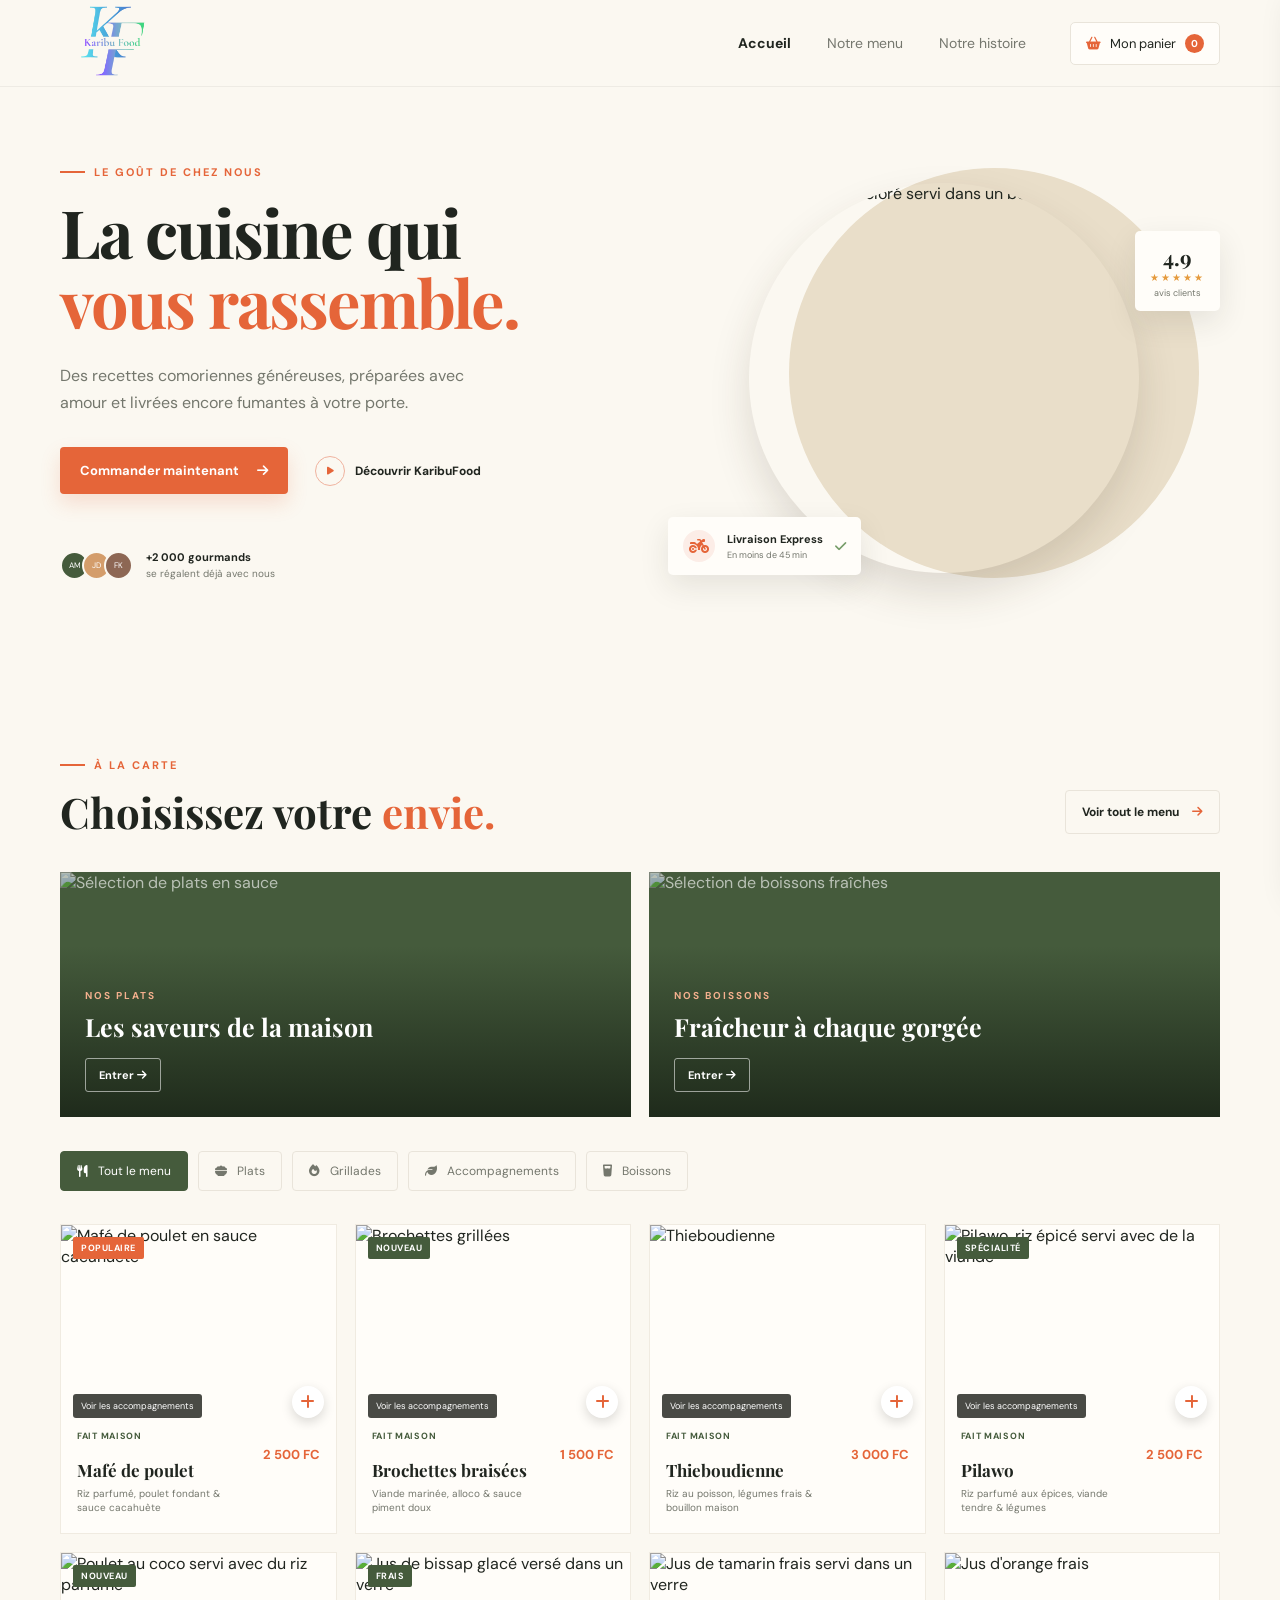
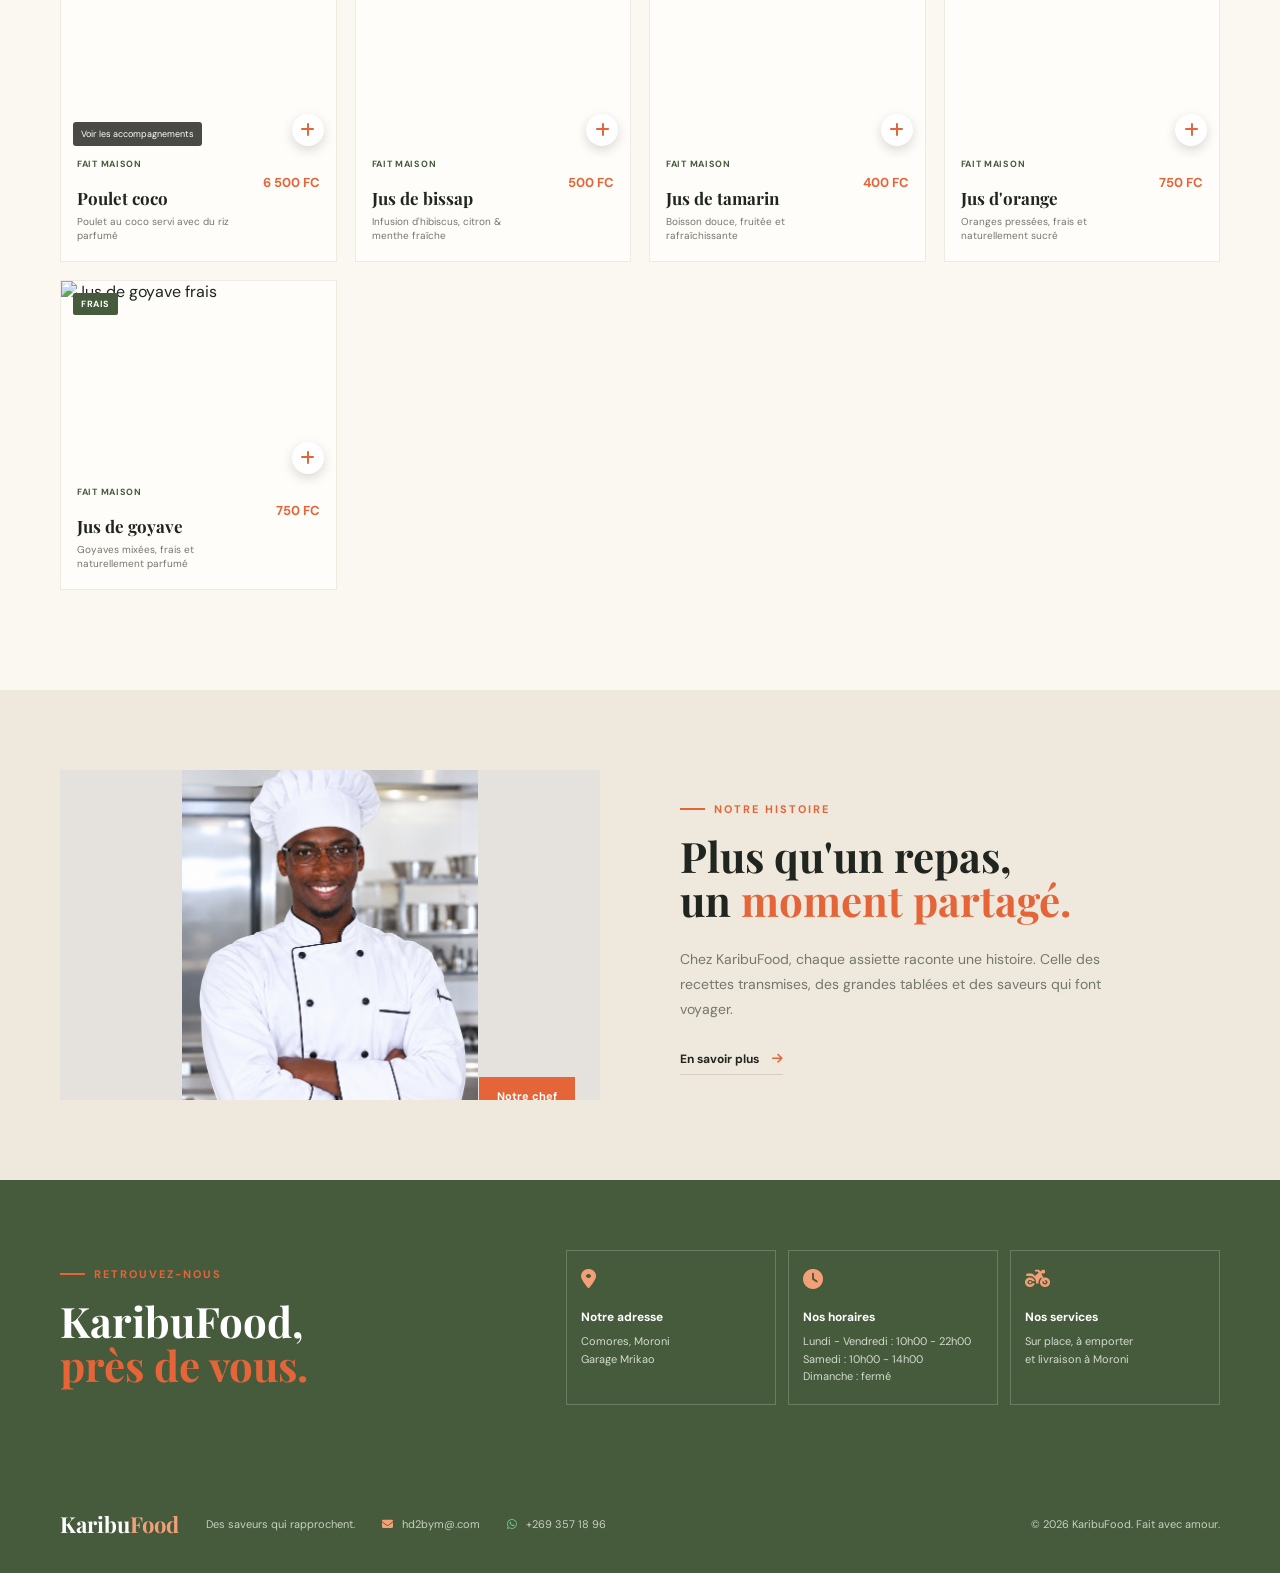
==== index.html @ 6693604b "Let customers choose accompaniments" ====
﻿<!DOCTYPE html>
<html lang="fr">
<head>
    <meta charset="UTF-8">
    <meta name="viewport" content="width=device-width, initial-scale=1.0">
    <meta name="description" content="KaribuFood, votre restaurant de cuisine africaine livrÃ© Ã  domicile.">
    <title>KaribuFood | La cuisine qui vous rassemble</title>
    <link rel="stylesheet" href="karibufood.css">
    <link rel="preconnect" href="https://fonts.googleapis.com">
    <link rel="preconnect" href="https://fonts.gstatic.com" crossorigin>
    <link href="https://fonts.googleapis.com/css2?family=DM+Sans:wght@400;500;600;700&family=Playfair+Display:wght@600;700;800&display=swap" rel="stylesheet">
    <link rel="stylesheet" href="https://cdnjs.cloudflare.com/ajax/libs/font-awesome/6.5.2/css/all.min.css">
</head>
<body>
    <header class="site-header">
        <nav class="navbar container" aria-label="Navigation principale">
            <a class="brand" href="#accueil" aria-label="KaribuFood accueil"><img src="logo image/karibufood_logo_transparent.png" alt="KaribuFood"></a>
            <div class="nav-links"><a class="active" href="#accueil">Accueil</a><a href="#menu">Notre menu</a><a href="#histoire">Notre histoire</a></div>
            <button class="cart-button" id="cartButton" type="button" aria-label="Ouvrir le panier"><i class="fa-solid fa-basket-shopping"></i><span>Mon panier</span><b id="cartCount">0</b></button>
            <button class="menu-toggle" id="menuToggle" type="button" aria-label="Ouvrir le menu"><i class="fa-solid fa-bars"></i></button>
        </nav>
    </header>
    <main>
        <section class="hero" id="accueil"><div class="container hero-grid"><div class="hero-copy"><p class="eyebrow"><span></span> Le goÃ»t de chez nous</p><h1>La cuisine qui <em>vous rassemble.</em></h1><p class="hero-text">Des recettes comoriennes gÃ©nÃ©reuses, prÃ©parÃ©es avec amour et livrÃ©es encore fumantes Ã  votre porte.</p><div class="hero-actions"><a class="primary-button" href="#menu">Commander maintenant <i class="fa-solid fa-arrow-right"></i></a><a class="play-link" href="#histoire"><span><i class="fa-solid fa-play"></i></span> DÃ©couvrir KaribuFood</a></div><div class="hero-note"><div class="avatar-stack"><span>AM</span><span>JD</span><span>FK</span></div><p><strong>+2 000 gourmands</strong><br>se rÃ©galent dÃ©jÃ  avec nous</p></div></div><div class="hero-visual"><div class="hero-shape"></div><img src="https://images.unsplash.com/photo-1604329760661-e71dc83f8f26?auto=format&fit=crop&w=1000&q=85" alt="Plat africain colorÃ© servi dans un bol"><div class="delivery-card"><i class="fa-solid fa-motorcycle"></i><div><strong>Livraison Express</strong><small>En moins de 45 min</small></div><i class="fa-solid fa-check"></i></div><div class="rating-card"><strong>4.9</strong><span>â˜…â˜…â˜…â˜…â˜…</span><small>avis clients</small></div></div></div></section>
        <section class="menu-section container" id="menu"><div class="section-heading"><div><p class="eyebrow"><span></span> Ã€ la carte</p><h2>Choisissez votre <em>envie.</em></h2></div><a class="outline-button" href="#menu">Voir tout le menu <i class="fa-solid fa-arrow-right"></i></a></div><div class="menu-collections"><article class="collection-card"><img src="https://images.unsplash.com/photo-1547592180-85f173990554?auto=format&fit=crop&w=900&q=85" alt="SÃ©lection de plats en sauce"><div><p>Nos plats</p><h3>Les saveurs de la maison</h3><button class="collection-button" data-view-category="plats" type="button">Entrer <i class="fa-solid fa-arrow-right"></i></button></div></article><article class="collection-card"><img src="https://images.unsplash.com/photo-1544145945-f90425340c7e?auto=format&fit=crop&w=900&q=85" alt="SÃ©lection de boissons fraÃ®ches"><div><p>Nos boissons</p><h3>FraÃ®cheur Ã  chaque gorgÃ©e</h3><button class="collection-button" data-view-category="boissons" type="button">Entrer <i class="fa-solid fa-arrow-right"></i></button></div></article></div><div class="categories" role="tablist" aria-label="CatÃ©gories du menu"><button class="category active" data-category="all" type="button"><i class="fa-solid fa-utensils"></i> Tout le menu</button><button class="category" data-category="plats" type="button"><i class="fa-solid fa-bowl-food"></i> Plats</button><button class="category" data-category="grillades" type="button"><i class="fa-solid fa-fire"></i> Grillades</button><button class="category" data-category="accompagnements" type="button"><i class="fa-solid fa-leaf"></i> Accompagnements</button><button class="category" data-category="boissons" type="button"><i class="fa-solid fa-glass-water"></i> Boissons</button></div><div class="food-grid" id="foodGrid">
            <article class="food-card" data-category="plats" data-name="MafÃ© de poulet" data-price="2500" data-accompagnements="Riz parfumÃ©|Poulet|Sauce cacahuÃ¨te|Carotte|Oignon"><div class="food-image"><img src="https://i.pinimg.com/736x/01/c2/eb/01c2eb4a02ba7c82f699e6c225001c4b.jpg" alt="MafÃ© de poulet en sauce cacahuÃ¨te"><span class="popular">Populaire</span><button class="quick-add" type="button" aria-label="Ajouter MafÃ© de poulet"><i class="fa-solid fa-plus"></i></button></div><div class="food-info"><div><h3>MafÃ© de poulet</h3><p>Riz parfumÃ©, poulet fondant & sauce cacahuÃ¨te</p></div><strong>2 500 FC</strong></div></article>
            <article class="food-card" data-category="grillades" data-name="Brochettes braisÃ©es" data-price="1500" data-accompagnements="Alloco|Sauce piment doux|Salade verte|Tomate|Oignon"><div class="food-image"><img src="https://i.pinimg.com/736x/81/b2/e4/81b2e460fadc8dfc91b038dc1888daf3.jpg" alt="Brochettes grillÃ©es"><span class="new">Nouveau</span><button class="quick-add" type="button" aria-label="Ajouter Brochettes braisÃ©es"><i class="fa-solid fa-plus"></i></button></div><div class="food-info"><div><h3>Brochettes braisÃ©es</h3><p>Viande marinÃ©e, alloco & sauce piment doux</p></div><strong>1 500 FC</strong></div></article>
            <article class="food-card" data-category="plats" data-name="Thieboudienne" data-price="3000" data-accompagnements="Riz|Poisson|LÃ©gumes frais|Bouillon maison|Tomate"><div class="food-image"><img src="https://images.unsplash.com/photo-1512058564366-18510be2db19?auto=format&fit=crop&w=700&q=85" alt="Thieboudienne"><button class="quick-add" type="button" aria-label="Ajouter Thieboudienne"><i class="fa-solid fa-plus"></i></button></div><div class="food-info"><div><h3>Thieboudienne</h3><p>Riz au poisson, lÃ©gumes frais & bouillon maison</p></div><strong>3 000 FC</strong></div></article>
            <article class="food-card" data-category="plats" data-name="Pilawo" data-price="2500" data-accompagnements="Riz Ã©picÃ©|Viande tendre|LÃ©gumes|Pois chiches|Sauce"><div class="food-image"><img src="https://i.pinimg.com/736x/68/ee/72/68ee72167436bbbc3c39f2d43cd04813.jpg" alt="Pilawo, riz Ã©picÃ© servi avec de la viande"><span class="new">SpÃ©cialitÃ©</span><button class="quick-add" type="button" aria-label="Ajouter Pilawo"><i class="fa-solid fa-plus"></i></button></div><div class="food-info"><div><h3>Pilawo</h3><p>Riz parfumÃ© aux Ã©pices, viande tendre & lÃ©gumes</p></div><strong>2 500 FC</strong></div></article>
            <article class="food-card" data-category="plats" data-name="Poulet coco" data-price="6500" data-accompagnements="Poulet|Riz parfumÃ©|Lait de coco|Carotte|Poivron"><div class="food-image"><img src="https://i.pinimg.com/736x/cd/e4/d1/cde4d16fb7b32b44b46d7a830b1a52b8.jpg" alt="Poulet au coco servi avec du riz parfumÃ©"><span class="new">Nouveau</span><button class="quick-add" type="button" aria-label="Ajouter Poulet coco"><i class="fa-solid fa-plus"></i></button></div><div class="food-info"><div><h3>Poulet coco</h3><p>Poulet au coco servi avec du riz parfumÃ©</p></div><strong>6 500 FC</strong></div></article>
            <article class="food-card" data-category="boissons" data-name="Jus de bissap" data-price="500"><div class="food-image"><img src="https://i.pinimg.com/736x/52/3e/ba/523eba1c9d68905fcc870c35cdce271d.jpg" alt="Jus de bissap glacÃ© versÃ© dans un verre"><span class="new">Frais</span><button class="quick-add" type="button" aria-label="Ajouter Jus de bissap"><i class="fa-solid fa-plus"></i></button></div><div class="food-info"><div><h3>Jus de bissap</h3><p>Infusion d'hibiscus, citron & menthe fraÃ®che</p></div><strong>500 FC</strong></div></article>
            <article class="food-card" data-category="boissons" data-name="Jus de tamarin" data-price="400"><div class="food-image"><img src="https://i.pinimg.com/736x/dc/6e/f4/dc6ef4f5f45bc2360cb7c2aab0825589.jpg" alt="Jus de tamarin frais servi dans un verre"><button class="quick-add" type="button" aria-label="Ajouter Jus de tamarin"><i class="fa-solid fa-plus"></i></button></div><div class="food-info"><div><h3>Jus de tamarin</h3><p>Boisson douce, fruitÃ©e et rafraÃ®chissante</p></div><strong>400 FC</strong></div></article>
            <article class="food-card" data-category="boissons" data-name="Jus d'orange" data-price="750"><div class="food-image"><img src="https://images.unsplash.com/photo-1600271886742-f049cd451bba?auto=format&fit=crop&w=700&q=85" alt="Jus d'orange frais"><button class="quick-add" type="button" aria-label="Ajouter Jus d'orange"><i class="fa-solid fa-plus"></i></button></div><div class="food-info"><div><h3>Jus d'orange</h3><p>Oranges pressÃ©es, frais et naturellement sucrÃ©</p></div><strong>750 FC</strong></div></article>
            <article class="food-card" data-category="boissons" data-name="Jus de goyave" data-price="750"><div class="food-image"><img src="https://i.pinimg.com/736x/df/b5/95/dfb595bc59ea06f942e2a136dc62aecb.jpg" alt="Jus de goyave frais"><span class="new">Frais</span><button class="quick-add" type="button" aria-label="Ajouter Jus de goyave"><i class="fa-solid fa-plus"></i></button></div><div class="food-info"><div><h3>Jus de goyave</h3><p>Goyaves mixÃ©es, frais et naturellement parfumÃ©</p></div><strong>750 FC</strong></div></article>
        </div></section>
        <section class="story" id="histoire"><div class="container story-grid"><div class="story-image"><img src="5f4ec64f-b75d-4c88-a7b0-e75ed07fa10e.png" alt="Chef KaribuFood dans sa cuisine"><span>Notre chef</span></div><div class="story-copy"><p class="eyebrow"><span></span> Notre histoire</p><h2>Plus qu'un repas,<br>un <em>moment partagÃ©.</em></h2><p>Chez KaribuFood, chaque assiette raconte une histoire. Celle des recettes transmises, des grandes tablÃ©es et des saveurs qui font voyager.</p><a class="text-link" href="#restaurant-info">En savoir plus <i class="fa-solid fa-arrow-right"></i></a></div></div></section>
        <section class="restaurant-info" id="restaurant-info"><div class="container info-grid"><div><p class="eyebrow"><span></span> Retrouvez-nous</p><h2>KaribuFood,<br><em>prÃ¨s de vous.</em></h2></div><div class="info-options"><div class="info-option"><i class="fa-solid fa-location-dot"></i><div><strong>Notre adresse</strong><p>Comores, Moroni<br>Garage Mrikao</p></div></div><div class="info-option"><i class="fa-solid fa-clock"></i><div><strong>Nos horaires</strong><p>Lundi - Dimanche<br>10h00 - 22h00</p></div></div><div class="info-option"><i class="fa-solid fa-motorcycle"></i><div><strong>Nos services</strong><p>Sur place, Ã  emporter<br>et livraison Ã  Moroni</p></div></div></div></div></section>
    </main>
    <aside class="cart-drawer" id="cartDrawer" aria-label="Votre panier" aria-hidden="true"><div class="drawer-head"><div><p class="eyebrow"><span></span> Votre commande</p><h2>Mon panier</h2></div><button id="closeCart" type="button" aria-label="Fermer le panier"><i class="fa-solid fa-xmark"></i></button></div><div class="cart-items" id="cartItems"><div class="empty-cart"><i class="fa-solid fa-basket-shopping"></i><p>Votre panier est vide.</p><small>Ajoutez un plat pour commencer.</small></div></div><div class="cart-footer"><div class="total-row"><span>Sous-total</span><strong id="cartTotal">0 FC</strong></div><button class="primary-button checkout" id="checkoutButton" type="button">Passer la commande <i class="fa-solid fa-arrow-right"></i></button></div></aside><div class="overlay" id="overlay"></div>
    <section class="dish-modal" id="dishModal" aria-hidden="true" aria-labelledby="dishModalTitle"><div class="dish-modal-box"><button class="dish-modal-close" id="closeDishModal" type="button" aria-label="Fermer les accompagnements"><i class="fa-solid fa-xmark"></i></button><div class="dish-modal-head"><p class="eyebrow"><span></span> Accompagnements</p><h2 id="dishModalTitle">Nom du plat</h2></div><ul id="dishModalList" class="dish-modal-list"></ul></div></section><section class="payment-modal" id="paymentModal" aria-hidden="true" aria-labelledby="paymentTitle"><div class="payment-box"><div class="payment-head"><div><p class="eyebrow"><span></span> Paiement sÃ©curisÃ©</p><h2 id="paymentTitle">Finalisez votre commande</h2></div><button id="closePayment" type="button" aria-label="Fermer le paiement"><i class="fa-solid fa-xmark"></i></button></div><div class="payment-total"><span>Total Ã  payer</span><strong id="paymentTotal">0 FC</strong></div><div class="payment-methods"><button class="payment-method active" data-method="card" type="button"><i class="fa-regular fa-credit-card"></i><span>Carte bancaire<small>Visa, Mastercard</small></span><i class="fa-solid fa-check"></i></button><button class="payment-method" data-method="paypal" type="button"><i class="fa-brands fa-paypal"></i><span>PayPal<small>Paiement rapide</small></span><i class="fa-solid fa-check"></i></button><button class="payment-method" data-method="mobile" type="button"><i class="fa-solid fa-mobile-screen-button"></i><span>Mobile Money<small>Comores Telecom, Telma</small></span><i class="fa-solid fa-check"></i></button></div><form id="paymentForm"><label>Nom complet<input type="text" name="name" placeholder="Votre nom" required></label><label>Email de confirmation<input type="email" name="email" placeholder="vous@exemple.com" required></label><div class="card-fields" id="cardFields"><label>NumÃ©ro de carte<input type="text" inputmode="numeric" placeholder="0000 0000 0000 0000" minlength="16" required></label><div class="form-row"><label>Expiration<input type="text" placeholder="MM/AA" required></label><label>CVV<input type="text" inputmode="numeric" placeholder="123" minlength="3" required></label></div></div><div class="mobile-fields" id="mobileFields"><label>NumÃ©ro Mobile Money<input type="tel" inputmode="tel" placeholder="+269 3X XX XX XX"></label></div><button class="primary-button payment-submit" type="submit">Confirmer et payer <i class="fa-solid fa-lock"></i></button><p class="secure-note"><i class="fa-solid fa-shield-halved"></i> Vos informations sont protÃ©gÃ©es.</p></form><div class="payment-success" id="paymentSuccess"><i class="fa-solid fa-circle-check"></i><h3>Commande confirmÃ©e !</h3><p>Merci pour votre commande. Vous recevrez bientÃ´t la confirmation par email.</p><button class="primary-button" id="finishPayment" type="button">Continuer</button></div></div></section>
    <footer><div class="container footer-inner"><strong>Karibu<span>Food</span></strong><p>Des saveurs qui rapprochent.</p><a class="footer-email" href="mailto:hd2bym@.com"><i class="fa-solid fa-envelope"></i> hd2bym@.com</a><a class="footer-whatsapp" href="https://wa.me/2693571896" target="_blank" rel="noopener"><i class="fa-brands fa-whatsapp"></i> +269 357 18 96</a><small>Â© 2026 KaribuFood. Fait avec amour.</small></div></footer>
    <script src="karibufood.js?v=select-accompaniments"></script>
</body>
</html>
---- karibufood.css ----
:root{--ink:#20251f;--muted:#74776d;--cream:#fbf8f1;--paper:#fffdf9;--orange:#e56539;--green:#455b3c;--line:#e9e4da}
 *{box-sizing:border-box}
 html{scroll-behavior:smooth}
 body{margin:0;background:var(--cream);color:var(--ink);font-family:'DM Sans',sans-serif}
 a{text-decoration:none;color:inherit}
 button{font:inherit;cursor:pointer}
 .container{width:min(1160px,calc(100% - 48px));margin:auto}
 .site-header{background:var(--cream);border-bottom:1px solid rgba(32,37,31,.06)}
 .navbar{height:86px;display:flex;align-items:center;justify-content:space-between}
 .brand img{width:130px;height:auto;display:block;filter:saturate(1.12) contrast(1.08)}
 .nav-links{display:flex;gap:36px;align-items:center;margin-left:auto;margin-right:44px}
 .nav-links a{font-size:14px;color:#75776e;transition:.2s}
 .nav-links a:hover,.nav-links a.active{color:var(--ink);font-weight:700}
 .cart-button{border:1px solid var(--line);background:var(--paper);border-radius:5px;padding:11px 15px;display:flex;align-items:center;gap:9px;color:var(--ink);font-size:13px}
 .cart-button i{color:var(--orange)}
 .cart-button b{background:var(--orange);color:#fff;border-radius:50%;font-size:10px;min-width:19px;height:19px;display:grid;place-items:center}
 .menu-toggle{display:none;border:0;background:none;font-size:21px}
 .hero{overflow:hidden;background:var(--cream);padding:76px 0 90px}
 .hero-grid{display:grid;grid-template-columns:1fr 1fr;align-items:center;gap:55px}
 .eyebrow{color:var(--orange);font-size:11px;text-transform:uppercase;letter-spacing:2px;font-weight:700;display:flex;align-items:center;gap:9px;margin:0 0 18px}
 .eyebrow span{width:25px;height:2px;background:var(--orange);display:inline-block}
 .hero h1,h2{font-family:'Playfair Display',serif;line-height:1.05;margin:0;color:var(--ink)}
 .hero h1{font-size:clamp(48px,5.2vw,75px);max-width:540px;letter-spacing:-2px}
 .hero h1 em,h2 em{font-style:normal;color:var(--orange)}
 .hero-text{color:var(--muted);font-size:16px;line-height:1.7;max-width:430px;margin:25px 0 31px}
 .hero-actions{display:flex;align-items:center;gap:27px}
 .primary-button{background:var(--orange);color:#fff;border:0;border-radius:4px;padding:15px 20px;font-size:13px;font-weight:700;display:inline-flex;align-items:center;gap:18px;box-shadow:0 9px 20px rgba(229,101,57,.18);transition:.2s}
 .primary-button:hover{background:#c9502a;transform:translateY(-2px)}
 .play-link{font-size:12px;font-weight:700;display:flex;align-items:center;gap:10px}
 .play-link span{color:var(--orange);border:1px solid #f0b39f;width:30px;height:30px;border-radius:50%;display:grid;place-items:center;font-size:9px}
 .hero-note{margin-top:45px;display:flex;align-items:center;gap:12px}
 .avatar-stack{display:flex}
 .avatar-stack span{width:29px;height:29px;border-radius:50%;border:2px solid var(--cream);background:var(--green);color:#fff;font-size:8px;display:grid;place-items:center;margin-right:-7px}
 .avatar-stack span:nth-child(2){background:#d49d6b}
 .avatar-stack span:nth-child(3){background:#8d6754}
 .hero-note p{font-size:10px;line-height:1.5;color:var(--muted);margin-left:8px}
 .hero-note strong{color:var(--ink);font-size:11px}
 .hero-visual{position:relative;height:430px;display:flex;justify-content:center;align-items:center}
 .hero-shape{position:absolute;background:#e9dec9;width:410px;height:410px;border-radius:50%;right:21px;top:5px}
 .hero-visual>img{width:390px;height:390px;border-radius:50%;object-fit:cover;position:relative;z-index:1;box-shadow:0 20px 40px rgba(59,44,29,.15)}
 .delivery-card,.rating-card{position:absolute;z-index:2;background:var(--paper);box-shadow:0 11px 30px rgba(40,36,26,.1);border-radius:5px}
 .delivery-card{bottom:18px;left:0;display:flex;align-items:center;gap:12px;padding:13px 15px}
 .delivery-card>i:first-child{background:#fcede7;color:var(--orange);border-radius:50%;width:32px;height:32px;display:grid;place-items:center}
 .delivery-card>i:last-child{color:#759c68;font-size:13px}
 .delivery-card strong,.delivery-card small{display:block}
 .delivery-card strong{font-size:11px}
 .delivery-card small{font-size:9px;color:var(--muted);margin-top:3px}
 .rating-card{right:0;top:68px;padding:12px 15px;text-align:center}
 .rating-card strong,.rating-card span,.rating-card small{display:block}
 .rating-card strong{font-family:'Playfair Display';font-size:21px}
 .rating-card span{color:#e59a3d;font-size:10px;letter-spacing:2px}
 .rating-card small{color:var(--muted);font-size:9px;margin-top:3px}
 .menu-section{padding:75px 0 100px}
 .section-heading{display:flex;justify-content:space-between;align-items:end;margin-bottom:38px}
 .section-heading h2,.story h2{font-size:42px}
 .menu-collections{display:grid;grid-template-columns:repeat(2,1fr);gap:18px;margin-bottom:34px}
 .collection-card{height:245px;position:relative;overflow:hidden;background:var(--green);color:#fff}
 .collection-card img{width:100%;height:100%;object-fit:cover;opacity:.62;transition:.4s}
 .collection-card:hover img{transform:scale(1.06);opacity:.5}
 .collection-card>div{position:absolute;inset:0;padding:25px;display:flex;flex-direction:column;align-items:flex-start;justify-content:flex-end;background:linear-gradient(0deg,rgba(20,29,18,.78),transparent 70%)}
 .collection-card p{font-size:10px;text-transform:uppercase;letter-spacing:2px;color:#f4b08e;margin:0 0 8px;font-weight:700}
 .collection-card h3{font-family:'Playfair Display';font-size:25px;margin:0 0 15px}
 .collection-button{border:1px solid rgba(255,255,255,.55);background:transparent;color:#fff;padding:9px 13px;border-radius:3px;font-size:11px;font-weight:700}
 .collection-button:hover{background:#fff;color:var(--ink)}
 .outline-button{border:1px solid var(--line);padding:13px 16px;border-radius:4px;font-size:12px;font-weight:700}
 .outline-button i,.text-link i{color:var(--orange);margin-left:10px}
 .categories{display:flex;gap:10px;margin-bottom:30px;overflow:auto;padding-bottom:3px}
 .category{white-space:nowrap;border:1px solid var(--line);background:transparent;color:var(--muted);padding:11px 16px;border-radius:4px;font-size:12px}
 .category i{margin-right:7px}
 .category.active,.category:hover{background:var(--green);border-color:var(--green);color:#fff}
 .food-grid{display:grid;grid-template-columns:repeat(4,1fr);gap:18px}
 .food-card{background:var(--paper);border:1px solid #f0ebe1;padding-bottom:18px}
 .food-image{height:205px;position:relative;overflow:hidden}
 .food-image img{width:100%;height:100%;object-fit:cover;transition:.4s;cursor:pointer}
 .food-card[data-accompagnements] .food-image::after{content:'Voir les accompagnements';position:absolute;left:12px;bottom:12px;background:rgba(28,31,24,.8);color:#fff;padding:6px 8px;border-radius:3px;font-size:9px;pointer-events:none}
 .food-card:hover .food-image img{transform:scale(1.06)}
 .food-image span{position:absolute;top:12px;left:12px;background:var(--orange);color:#fff;padding:5px 8px;border-radius:2px;font-size:9px;text-transform:uppercase;font-weight:700;letter-spacing:.5px}
 .food-image .new{background:var(--green)}
 .quick-add{position:absolute;right:12px;bottom:12px;background:#fff;color:var(--orange);border:0;width:32px;height:32px;border-radius:50%;box-shadow:0 4px 12px rgba(0,0,0,.15);transition:.2s}
 .quick-add:hover{background:var(--orange);color:#fff}
 .food-info{padding:16px 16px 0;display:flex;justify-content:space-between;gap:8px;position:relative}
 .food-info::before{content:'Fait maison';display:inline-block;position:absolute;top:0;left:16px;color:var(--green);font-size:9px;font-weight:700;text-transform:uppercase;letter-spacing:.7px}
 .food-info>div{padding-top:13px}
 .food-info h3{font-family:'Playfair Display';font-size:17px;margin:0 0 6px}
 .food-info p{font-size:10px;color:var(--muted);line-height:1.4;margin:0;max-width:155px}
 .food-info>strong{color:var(--orange);font-size:13px;white-space:nowrap}
 .accompaniment-view{margin-top:4px}
 .accompaniment-heading{border-top:1px solid var(--line);padding-top:24px;margin-bottom:18px}
 .accompaniment-heading h3{font-family:'Playfair Display';font-size:28px;margin:6px 0}
 .accompaniment-heading>p:not(.eyebrow){color:var(--muted);font-size:12px;margin:0}
 .accompaniment-grid{display:grid;grid-template-columns:repeat(3,1fr);gap:14px}
 .accompaniment-card{border:1px solid var(--line);background:#faf7f2;padding:18px}
 .accompaniment-card h4{font-family:'Playfair Display';font-size:18px;margin:0 0 12px;color:var(--ink)}
 .accompaniment-card ul{list-style:none;padding:0;margin:0;display:grid;gap:7px}
 .accompaniment-card li{font-size:12px;color:var(--muted);display:flex;align-items:center;gap:8px}
 .accompaniment-card li::before{content:'\f00c';font-family:'Font Awesome 6 Free';font-weight:900;color:var(--orange);font-size:10px}
 .story{background:#efe8dc;padding:80px 0}
 .story-grid{display:grid;grid-template-columns:1fr 1fr;gap:80px;align-items:center}
 .story-image{position:relative;background:#e5e1dc;display:flex;justify-content:center;overflow:hidden}
 .story-image img{width:100%;height:330px;object-fit:contain;object-position:center top;display:block}
 .story-image span{position:absolute;bottom:-15px;right:25px;background:var(--orange);color:#fff;padding:12px 18px;font-size:11px;font-weight:700}
 .story-copy>p:not(.eyebrow){font-size:14px;color:var(--muted);line-height:1.8;max-width:430px;margin:25px 0}
 .text-link{font-size:12px;font-weight:700;border-bottom:1px solid #d9cdbd;padding-bottom:7px}
 .restaurant-info{background:var(--green);color:#fff;padding:70px 0}
 .info-grid{display:grid;grid-template-columns:.8fr 1.2fr;gap:70px;align-items:center}
 .restaurant-info h2{color:#fff;font-size:42px}
 .info-options{display:grid;grid-template-columns:repeat(3,1fr);gap:12px}
 .info-option{border:1px solid rgba(255,255,255,.2);padding:18px 14px;min-height:145px}
 .info-option>i{color:#f3a079;font-size:20px;margin-bottom:20px}
 .info-option strong{display:block;font-size:12px}
 .info-option p{font-size:11px;line-height:1.6;color:#d4dbce;margin:8px 0 0}
 footer{background:var(--green);color:#fff;padding:31px 0}
 .footer-inner{display:flex;align-items:center;gap:27px}
 .footer-inner strong{font-family:'Playfair Display';font-size:22px}
 .footer-inner strong span{color:#f3a079}
 .footer-inner p,.footer-inner small,.footer-email{font-size:11px;color:#c9d0c1}
 .footer-email:hover,.footer-whatsapp:hover{color:#fff}
 .footer-email i,.footer-whatsapp i{margin-right:6px}
 .footer-email i{color:#f3a079}
 .footer-whatsapp i{color:#78c98a}
 .footer-whatsapp{font-size:11px;color:#c9d0c1}
 .footer-inner small{margin-left:auto}
 .cart-drawer{position:fixed;z-index:10;right:0;top:0;height:100vh;width:min(410px,100%);background:var(--paper);padding:30px;transform:translateX(105%);transition:.3s;box-shadow:-10px 0 30px rgba(0,0,0,.1);display:flex;flex-direction:column}
 .cart-drawer.open{transform:translateX(0)}
 .drawer-head{display:flex;justify-content:space-between;align-items:start;border-bottom:1px solid var(--line);padding-bottom:22px}
 .drawer-head h2{font-size:31px}
 .drawer-head .eyebrow{margin-bottom:7px}
 .drawer-head button{border:0;background:transparent;font-size:20px;color:var(--muted)}
 .cart-items{flex:1;padding:20px 0;overflow:auto}
 .empty-cart{text-align:center;color:var(--muted);padding-top:100px}
 .empty-cart i{font-size:35px;color:#ddcfc0;margin-bottom:18px}
 .empty-cart p{color:var(--ink);font-weight:700;margin:0 0 5px}
 .empty-cart small{font-size:11px}
 .cart-item{display:flex;align-items:center;justify-content:space-between;border-bottom:1px solid var(--line);padding:15px 0}
 .cart-item strong,.cart-item small{display:block}
 .cart-item strong{font-size:13px}
 .cart-item small{font-size:11px;color:var(--orange);margin-top:5px}
 .cart-item button{border:0;background:none;color:#a8a59d}
 .cart-footer{border-top:1px solid var(--line);padding-top:20px}
 .total-row{display:flex;justify-content:space-between;margin-bottom:18px;font-size:14px}
 .total-row strong{font-size:18px}
 .checkout{width:100%;justify-content:center}
 .overlay{position:fixed;z-index:9;inset:0;background:rgba(28,31,24,.45);opacity:0;pointer-events:none;transition:.3s}
 .overlay.visible{opacity:1;pointer-events:auto}
 .dish-modal{position:fixed;inset:0;z-index:20;background:rgba(28,31,24,.58);display:grid;place-items:center;padding:20px;opacity:0;pointer-events:none;transition:.25s}
 .dish-modal.open{opacity:1;pointer-events:auto}
 .dish-modal-box{position:relative;width:min(440px,100%);background:var(--paper);padding:24px 24px 18px;border-radius:8px;box-shadow:0 20px 60px rgba(0,0,0,.24)}
 .dish-modal-close{position:absolute;top:16px;right:16px;border:0;background:transparent;color:var(--muted);font-size:20px}
 .dish-modal-head{padding-right:30px;border-bottom:1px solid var(--line);padding-bottom:14px;margin-bottom:12px}
 .dish-modal-head h2{font-size:28px;margin:0}
 .dish-modal-list{border:0;padding:0;margin:0 0 18px;display:grid;gap:8px}
 .dish-modal-list legend{font-size:12px;color:var(--muted);margin-bottom:4px}
 .dish-choice{display:flex;align-items:center;gap:10px;color:var(--ink);font-size:14px;padding:10px;border:1px solid var(--line);border-radius:6px;background:#faf7f2;cursor:pointer}
 .dish-choice:has(input:checked){border-color:var(--orange);background:#fff8f4}
 .dish-choice input{accent-color:var(--orange);width:16px;height:16px}
 .dish-modal-empty{color:var(--muted);font-size:13px}
 .dish-modal-add{width:100%;justify-content:center}
 [hidden]{display:none!important}
 @media(max-width:800px){.container{width:min(100% - 32px,560px)}.navbar{height:72px}.brand img{width:108px;height:auto}.nav-links{display:none;position:absolute;z-index:5;left:16px;right:16px;top:65px;background:var(--paper);padding:20px;box-shadow:0 8px 22px #0001;flex-direction:column;align-items:flex-start;margin:0}.nav-links.open{display:flex}.menu-toggle{display:block;margin-left:12px}.cart-button{margin-left:auto;padding:9px 10px}.cart-button span{display:none}.hero{padding:52px 0 60px}.hero-grid{grid-template-columns:1fr;gap:35px}.hero h1{font-size:50px}.hero-visual{height:350px}.hero-shape{width:300px;height:300px;right:50%;transform:translateX(50%)}.hero-visual>img{width:285px;height:285px}.delivery-card{left:0;bottom:8px}.rating-card{right:0;top:25px}.menu-section{padding:55px 0 70px}.section-heading{align-items:start;gap:20px;flex-direction:column}.section-heading h2,.story h2{font-size:36px}.food-grid{grid-template-columns:repeat(2,1fr);gap:12px}.food-image{height:170px}.food-info{display:block}.food-info>strong{display:block;margin-top:10px}.story{padding:60px 0}.story-grid{grid-template-columns:1fr;gap:45px}.story-image img{height:280px}.footer-inner{display:block}.footer-inner p{margin:10px 0}.footer-inner small{display:block;margin:20px 0 0}}
@media(max-width:430px){.food-grid{grid-template-columns:1fr 1fr}.food-image{height:135px}.food-info h3{font-size:15px}.hero-actions{align-items:flex-start;flex-direction:column;gap:18px}}
.payment-modal{position:fixed;inset:0;z-index:20;background:rgba(28,31,24,.58);display:grid;place-items:center;padding:20px;opacity:0;pointer-events:none;transition:.25s}.payment-modal.open{opacity:1;pointer-events:auto}.payment-box{width:min(520px,100%);max-height:92vh;overflow:auto;background:var(--paper);padding:30px;border-radius:6px;box-shadow:0 20px 60px #0003;transform:translateY(15px);transition:.25s}.payment-modal.open .payment-box{transform:translateY(0)}.payment-head{display:flex;justify-content:space-between;align-items:start;border-bottom:1px solid var(--line);padding-bottom:20px}.payment-head h2{font-size:30px}.payment-head .eyebrow{margin-bottom:8px}.payment-head button{border:0;background:transparent;color:var(--muted);font-size:19px}.payment-total{display:flex;justify-content:space-between;align-items:center;background:#f4efe7;margin:20px 0;padding:15px 17px;border-radius:4px;font-size:13px}.payment-total strong{font-family:'Playfair Display';font-size:22px;color:var(--orange)}.payment-methods{display:grid;grid-template-columns:repeat(3,1fr);gap:8px;margin-bottom:20px}.payment-method{position:relative;border:1px solid var(--line);background:transparent;border-radius:4px;padding:12px 8px;text-align:left;color:var(--muted);display:flex;align-items:center;gap:8px}.payment-method>i:first-child{font-size:17px;color:var(--orange)}.payment-method span{font-size:10px;font-weight:700}.payment-method small{display:block;font-size:8px;font-weight:400;margin-top:3px}.payment-method>i:last-child{display:none;position:absolute;right:7px;top:7px;color:var(--green);font-size:10px}.payment-method.active{border-color:var(--orange);background:#fff8f4;color:var(--ink)}.payment-method.active>i:last-child{display:block}.payment-box label{display:block;color:var(--ink);font-size:11px;font-weight:700;margin-bottom:13px}.payment-box input{display:block;width:100%;border:1px solid var(--line);border-radius:3px;background:#fff;padding:12px;margin-top:7px;outline:0;font:inherit;font-size:12px;color:var(--ink)}.payment-box input:focus{border-color:var(--orange);box-shadow:0 0 0 3px #e5653918}.form-row{display:grid;grid-template-columns:1fr 1fr;gap:12px}.mobile-fields{display:none}.payment-submit{width:100%;justify-content:center;margin-top:5px}.secure-note{text-align:center;color:var(--muted);font-size:10px;margin:14px 0 0}.secure-note i{color:#759c68;margin-right:5px}.payment-success{display:none;text-align:center;padding:36px 15px 12px}.payment-success.visible{display:block}.payment-success>i{font-size:47px;color:#759c68}.payment-success h3{font-family:'Playfair Display';font-size:25px;margin:17px 0 8px}.payment-success p{font-size:12px;color:var(--muted);line-height:1.6;margin:0 auto 22px;max-width:300px}.payment-success .primary-button{margin:auto}
@media(max-width:520px){.payment-box{padding:22px}.payment-methods{grid-template-columns:1fr}.payment-method{padding:10px 12px}.payment-method>i:last-child{right:12px}.payment-head h2{font-size:25px}}
.mobile-fields:not([hidden]){display:block}
@media(max-width:600px){.menu-collections{grid-template-columns:1fr}.collection-card{height:220px}.info-grid{grid-template-columns:1fr;gap:35px}.restaurant-info h2{font-size:36px}.info-options{grid-template-columns:1fr}.info-option{min-height:auto}.accompaniment-grid{grid-template-columns:1fr}}
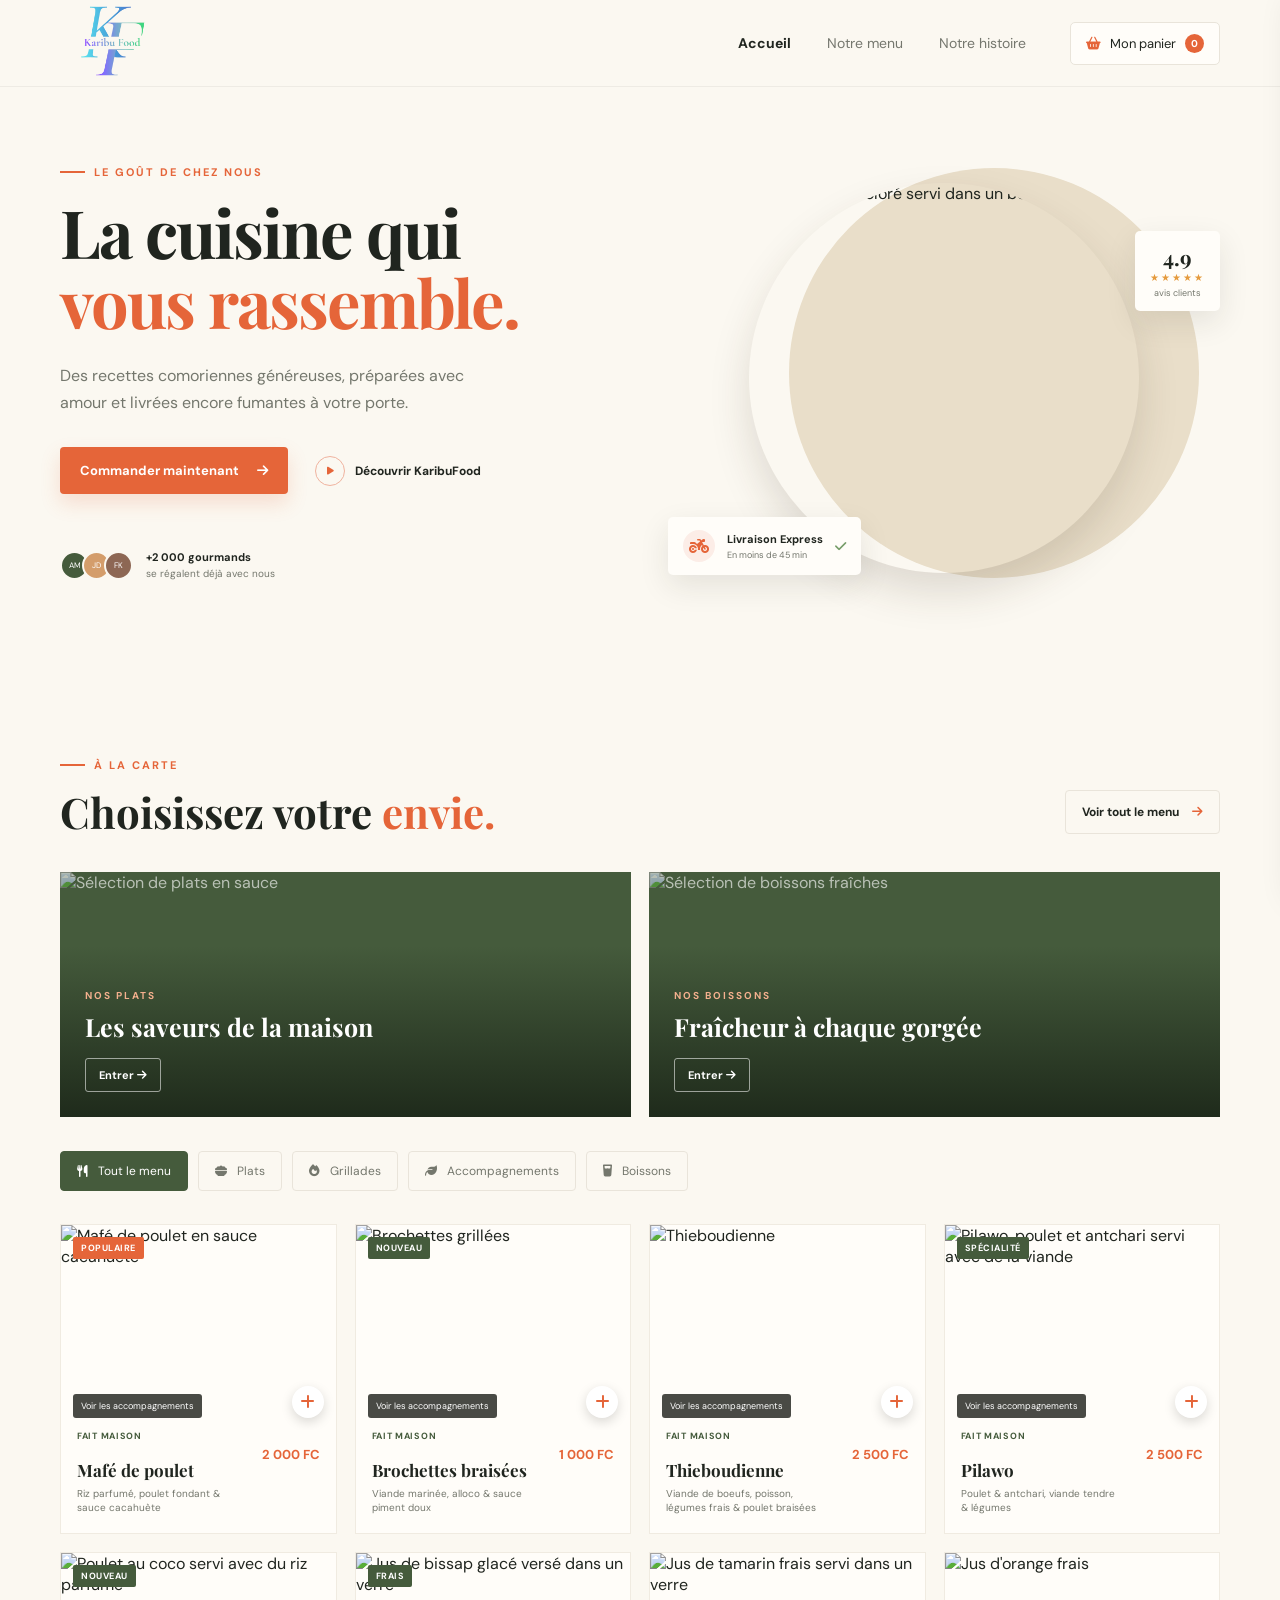
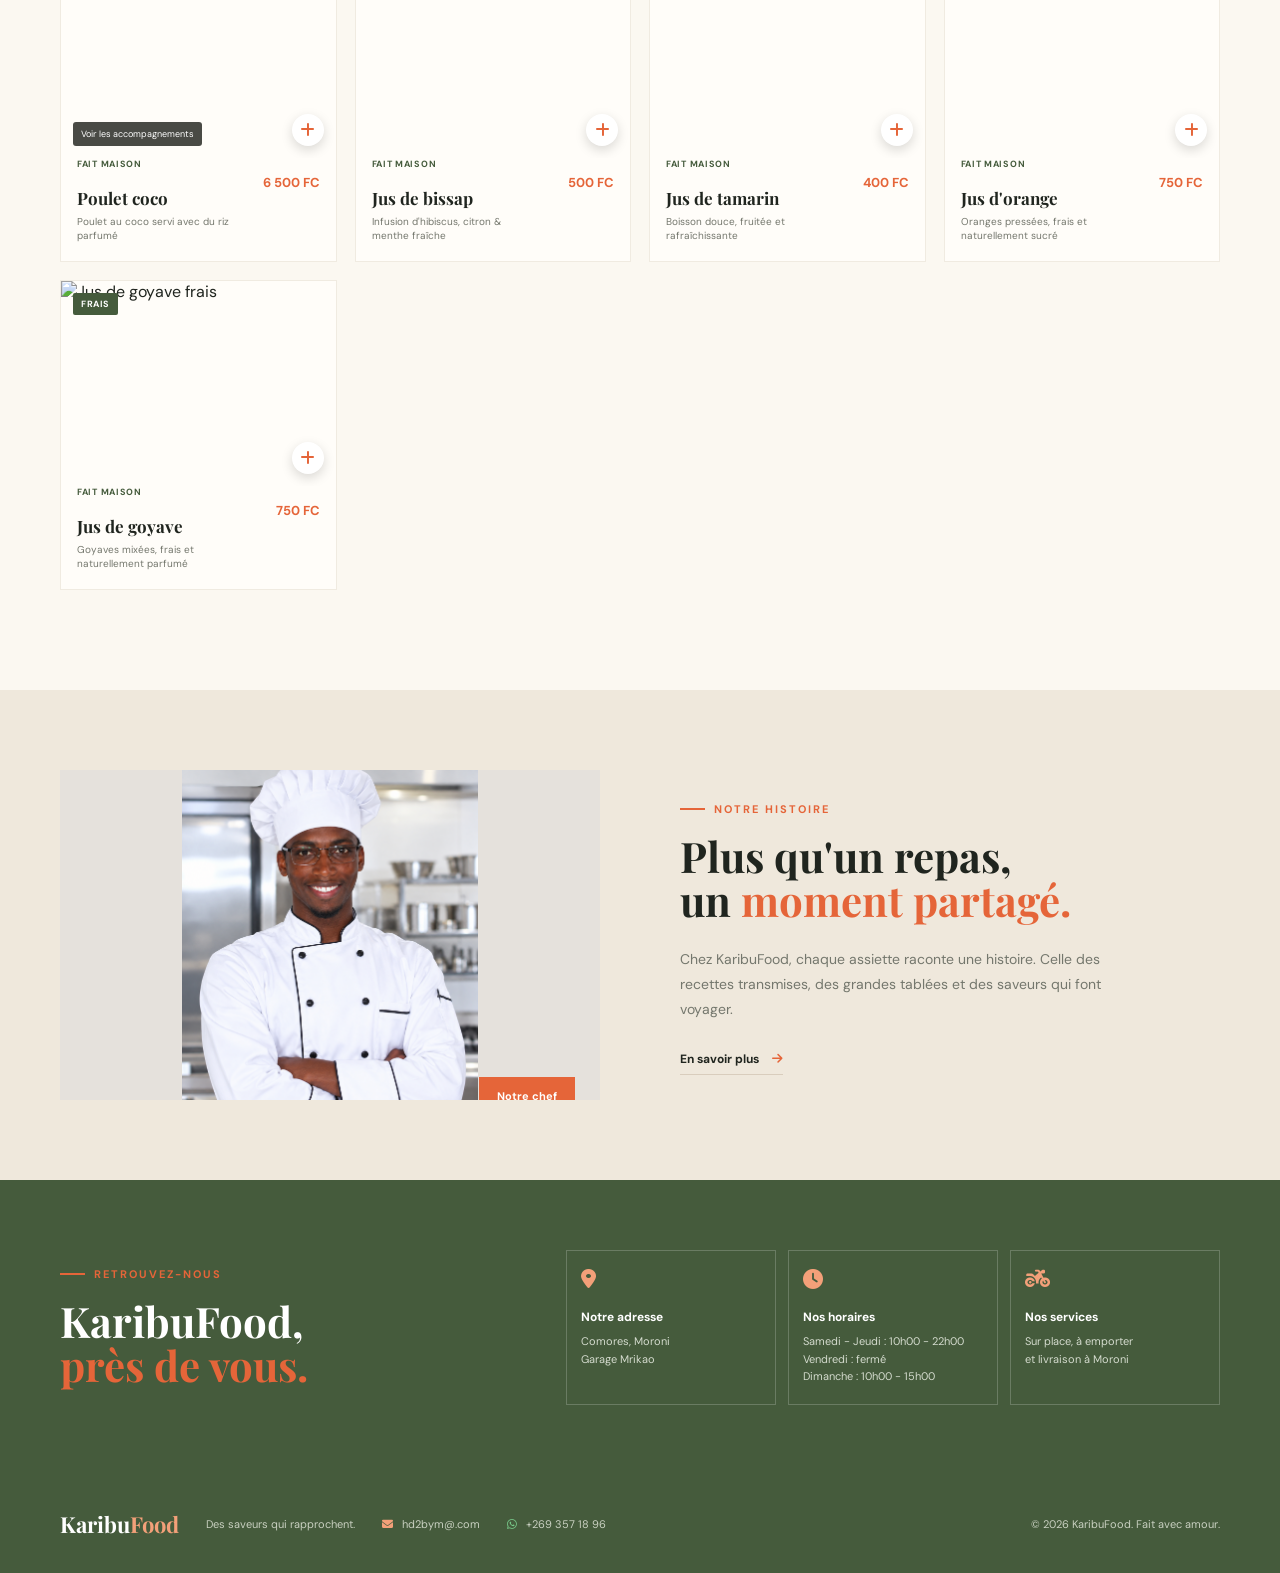
==== commit 0b00c7d0: "Update menu prices and opening hours" ====
--- a/index.html
+++ b/index.html
@@ -23,18 +23,18 @@
     <main>
         <section class="hero" id="accueil"><div class="container hero-grid"><div class="hero-copy"><p class="eyebrow"><span></span> Le goÃ»t de chez nous</p><h1>La cuisine qui <em>vous rassemble.</em></h1><p class="hero-text">Des recettes comoriennes gÃ©nÃ©reuses, prÃ©parÃ©es avec amour et livrÃ©es encore fumantes Ã  votre porte.</p><div class="hero-actions"><a class="primary-button" href="#menu">Commander maintenant <i class="fa-solid fa-arrow-right"></i></a><a class="play-link" href="#histoire"><span><i class="fa-solid fa-play"></i></span> DÃ©couvrir KaribuFood</a></div><div class="hero-note"><div class="avatar-stack"><span>AM</span><span>JD</span><span>FK</span></div><p><strong>+2 000 gourmands</strong><br>se rÃ©galent dÃ©jÃ  avec nous</p></div></div><div class="hero-visual"><div class="hero-shape"></div><img src="https://images.unsplash.com/photo-1604329760661-e71dc83f8f26?auto=format&fit=crop&w=1000&q=85" alt="Plat africain colorÃ© servi dans un bol"><div class="delivery-card"><i class="fa-solid fa-motorcycle"></i><div><strong>Livraison Express</strong><small>En moins de 45 min</small></div><i class="fa-solid fa-check"></i></div><div class="rating-card"><strong>4.9</strong><span>â˜…â˜…â˜…â˜…â˜…</span><small>avis clients</small></div></div></div></section>
         <section class="menu-section container" id="menu"><div class="section-heading"><div><p class="eyebrow"><span></span> Ã€ la carte</p><h2>Choisissez votre <em>envie.</em></h2></div><a class="outline-button" href="#menu">Voir tout le menu <i class="fa-solid fa-arrow-right"></i></a></div><div class="menu-collections"><article class="collection-card"><img src="https://images.unsplash.com/photo-1547592180-85f173990554?auto=format&fit=crop&w=900&q=85" alt="SÃ©lection de plats en sauce"><div><p>Nos plats</p><h3>Les saveurs de la maison</h3><button class="collection-button" data-view-category="plats" type="button">Entrer <i class="fa-solid fa-arrow-right"></i></button></div></article><article class="collection-card"><img src="https://images.unsplash.com/photo-1544145945-f90425340c7e?auto=format&fit=crop&w=900&q=85" alt="SÃ©lection de boissons fraÃ®ches"><div><p>Nos boissons</p><h3>FraÃ®cheur Ã  chaque gorgÃ©e</h3><button class="collection-button" data-view-category="boissons" type="button">Entrer <i class="fa-solid fa-arrow-right"></i></button></div></article></div><div class="categories" role="tablist" aria-label="CatÃ©gories du menu"><button class="category active" data-category="all" type="button"><i class="fa-solid fa-utensils"></i> Tout le menu</button><button class="category" data-category="plats" type="button"><i class="fa-solid fa-bowl-food"></i> Plats</button><button class="category" data-category="grillades" type="button"><i class="fa-solid fa-fire"></i> Grillades</button><button class="category" data-category="accompagnements" type="button"><i class="fa-solid fa-leaf"></i> Accompagnements</button><button class="category" data-category="boissons" type="button"><i class="fa-solid fa-glass-water"></i> Boissons</button></div><div class="food-grid" id="foodGrid">
-            <article class="food-card" data-category="plats" data-name="MafÃ© de poulet" data-price="2500" data-accompagnements="Riz parfumÃ©|Poulet|Sauce cacahuÃ¨te|Carotte|Oignon"><div class="food-image"><img src="https://i.pinimg.com/736x/01/c2/eb/01c2eb4a02ba7c82f699e6c225001c4b.jpg" alt="MafÃ© de poulet en sauce cacahuÃ¨te"><span class="popular">Populaire</span><button class="quick-add" type="button" aria-label="Ajouter MafÃ© de poulet"><i class="fa-solid fa-plus"></i></button></div><div class="food-info"><div><h3>MafÃ© de poulet</h3><p>Riz parfumÃ©, poulet fondant & sauce cacahuÃ¨te</p></div><strong>2 500 FC</strong></div></article>
-            <article class="food-card" data-category="grillades" data-name="Brochettes braisÃ©es" data-price="1500" data-accompagnements="Alloco|Sauce piment doux|Salade verte|Tomate|Oignon"><div class="food-image"><img src="https://i.pinimg.com/736x/81/b2/e4/81b2e460fadc8dfc91b038dc1888daf3.jpg" alt="Brochettes grillÃ©es"><span class="new">Nouveau</span><button class="quick-add" type="button" aria-label="Ajouter Brochettes braisÃ©es"><i class="fa-solid fa-plus"></i></button></div><div class="food-info"><div><h3>Brochettes braisÃ©es</h3><p>Viande marinÃ©e, alloco & sauce piment doux</p></div><strong>1 500 FC</strong></div></article>
-            <article class="food-card" data-category="plats" data-name="Thieboudienne" data-price="3000" data-accompagnements="Riz|Poisson|LÃ©gumes frais|Bouillon maison|Tomate"><div class="food-image"><img src="https://images.unsplash.com/photo-1512058564366-18510be2db19?auto=format&fit=crop&w=700&q=85" alt="Thieboudienne"><button class="quick-add" type="button" aria-label="Ajouter Thieboudienne"><i class="fa-solid fa-plus"></i></button></div><div class="food-info"><div><h3>Thieboudienne</h3><p>Riz au poisson, lÃ©gumes frais & bouillon maison</p></div><strong>3 000 FC</strong></div></article>
-            <article class="food-card" data-category="plats" data-name="Pilawo" data-price="2500" data-accompagnements="Riz Ã©picÃ©|Viande tendre|LÃ©gumes|Pois chiches|Sauce"><div class="food-image"><img src="https://i.pinimg.com/736x/68/ee/72/68ee72167436bbbc3c39f2d43cd04813.jpg" alt="Pilawo, riz Ã©picÃ© servi avec de la viande"><span class="new">SpÃ©cialitÃ©</span><button class="quick-add" type="button" aria-label="Ajouter Pilawo"><i class="fa-solid fa-plus"></i></button></div><div class="food-info"><div><h3>Pilawo</h3><p>Riz parfumÃ© aux Ã©pices, viande tendre & lÃ©gumes</p></div><strong>2 500 FC</strong></div></article>
-            <article class="food-card" data-category="plats" data-name="Poulet coco" data-price="6500" data-accompagnements="Poulet|Riz parfumÃ©|Lait de coco|Carotte|Poivron"><div class="food-image"><img src="https://i.pinimg.com/736x/cd/e4/d1/cde4d16fb7b32b44b46d7a830b1a52b8.jpg" alt="Poulet au coco servi avec du riz parfumÃ©"><span class="new">Nouveau</span><button class="quick-add" type="button" aria-label="Ajouter Poulet coco"><i class="fa-solid fa-plus"></i></button></div><div class="food-info"><div><h3>Poulet coco</h3><p>Poulet au coco servi avec du riz parfumÃ©</p></div><strong>6 500 FC</strong></div></article>
+            <article class="food-card" data-category="plats" data-name="MafÃ© de poulet" data-price="2000" data-accompagnements="Riz parfumÃ©|Poulet|Sauce cacahuÃ¨te|Carotte|Oignon"><div class="food-image"><img src="https://i.pinimg.com/736x/01/c2/eb/01c2eb4a02ba7c82f699e6c225001c4b.jpg" alt="MafÃ© de poulet en sauce cacahuÃ¨te"><span class="popular">Populaire</span><button class="quick-add" type="button" aria-label="Ajouter MafÃ© de poulet"><i class="fa-solid fa-plus"></i></button></div><div class="food-info"><div><h3>MafÃ© de poulet</h3><p>Riz parfumÃ©, poulet fondant & sauce cacahuÃ¨te</p></div><strong>2 000 FC</strong></div></article>
+            <article class="food-card" data-category="grillades" data-name="Brochettes braisÃ©es" data-price="1000" data-accompagnements="Alloco|Sauce piment doux|Salade verte|Tomate|Oignon"><div class="food-image"><img src="https://i.pinimg.com/736x/81/b2/e4/81b2e460fadc8dfc91b038dc1888daf3.jpg" alt="Brochettes grillÃ©es"><span class="new">Nouveau</span><button class="quick-add" type="button" aria-label="Ajouter Brochettes braisÃ©es"><i class="fa-solid fa-plus"></i></button></div><div class="food-info"><div><h3>Brochettes braisÃ©es</h3><p>Viande marinÃ©e, alloco & sauce piment doux</p></div><strong>1 000 FC</strong></div></article>
+            <article class="food-card" data-category="plats" data-name="Thieboudienne" data-price="2500" data-accompagnements="Viande de boeufs|Poisson|LÃ©gumes frais|Poulet braisées|Tomate"><div class="food-image"><img src="https://images.unsplash.com/photo-1512058564366-18510be2db19?auto=format&fit=crop&w=700&q=85" alt="Thieboudienne"><button class="quick-add" type="button" aria-label="Ajouter Thieboudienne"><i class="fa-solid fa-plus"></i></button></div><div class="food-info"><div><h3>Thieboudienne</h3><p>Viande de boeufs, poisson, lÃ©gumes frais & poulet braisées</p></div><strong>2 500 FC</strong></div></article>
+            <article class="food-card" data-category="plats" data-name="Pilawo" data-price="2500" data-accompagnements="Poulet & antchari|Viande tendre|LÃ©gumes|Pois chiches|Sauce fait maison|Saucisse"><div class="food-image"><img src="https://i.pinimg.com/736x/68/ee/72/68ee72167436bbbc3c39f2d43cd04813.jpg" alt="Pilawo, poulet et antchari servi avec de la viande"><span class="new">SpÃ©cialitÃ©</span><button class="quick-add" type="button" aria-label="Ajouter Pilawo"><i class="fa-solid fa-plus"></i></button></div><div class="food-info"><div><h3>Pilawo</h3><p>Poulet & antchari, viande tendre & lÃ©gumes</p></div><strong>2 500 FC</strong></div></article>
+            <article class="food-card" data-category="plats" data-name="Poulet coco" data-price="6500" data-accompagnements="Poulet|Riz parfumÃ©|Banane|Manioc frit"><div class="food-image"><img src="https://i.pinimg.com/736x/cd/e4/d1/cde4d16fb7b32b44b46d7a830b1a52b8.jpg" alt="Poulet au coco servi avec du riz parfumÃ©"><span class="new">Nouveau</span><button class="quick-add" type="button" aria-label="Ajouter Poulet coco"><i class="fa-solid fa-plus"></i></button></div><div class="food-info"><div><h3>Poulet coco</h3><p>Poulet au coco servi avec du riz parfumÃ©</p></div><strong>6 500 FC</strong></div></article>
             <article class="food-card" data-category="boissons" data-name="Jus de bissap" data-price="500"><div class="food-image"><img src="https://i.pinimg.com/736x/52/3e/ba/523eba1c9d68905fcc870c35cdce271d.jpg" alt="Jus de bissap glacÃ© versÃ© dans un verre"><span class="new">Frais</span><button class="quick-add" type="button" aria-label="Ajouter Jus de bissap"><i class="fa-solid fa-plus"></i></button></div><div class="food-info"><div><h3>Jus de bissap</h3><p>Infusion d'hibiscus, citron & menthe fraÃ®che</p></div><strong>500 FC</strong></div></article>
             <article class="food-card" data-category="boissons" data-name="Jus de tamarin" data-price="400"><div class="food-image"><img src="https://i.pinimg.com/736x/dc/6e/f4/dc6ef4f5f45bc2360cb7c2aab0825589.jpg" alt="Jus de tamarin frais servi dans un verre"><button class="quick-add" type="button" aria-label="Ajouter Jus de tamarin"><i class="fa-solid fa-plus"></i></button></div><div class="food-info"><div><h3>Jus de tamarin</h3><p>Boisson douce, fruitÃ©e et rafraÃ®chissante</p></div><strong>400 FC</strong></div></article>
             <article class="food-card" data-category="boissons" data-name="Jus d'orange" data-price="750"><div class="food-image"><img src="https://images.unsplash.com/photo-1600271886742-f049cd451bba?auto=format&fit=crop&w=700&q=85" alt="Jus d'orange frais"><button class="quick-add" type="button" aria-label="Ajouter Jus d'orange"><i class="fa-solid fa-plus"></i></button></div><div class="food-info"><div><h3>Jus d'orange</h3><p>Oranges pressÃ©es, frais et naturellement sucrÃ©</p></div><strong>750 FC</strong></div></article>
             <article class="food-card" data-category="boissons" data-name="Jus de goyave" data-price="750"><div class="food-image"><img src="https://i.pinimg.com/736x/df/b5/95/dfb595bc59ea06f942e2a136dc62aecb.jpg" alt="Jus de goyave frais"><span class="new">Frais</span><button class="quick-add" type="button" aria-label="Ajouter Jus de goyave"><i class="fa-solid fa-plus"></i></button></div><div class="food-info"><div><h3>Jus de goyave</h3><p>Goyaves mixÃ©es, frais et naturellement parfumÃ©</p></div><strong>750 FC</strong></div></article>
         </div></section>
         <section class="story" id="histoire"><div class="container story-grid"><div class="story-image"><img src="5f4ec64f-b75d-4c88-a7b0-e75ed07fa10e.png" alt="Chef KaribuFood dans sa cuisine"><span>Notre chef</span></div><div class="story-copy"><p class="eyebrow"><span></span> Notre histoire</p><h2>Plus qu'un repas,<br>un <em>moment partagÃ©.</em></h2><p>Chez KaribuFood, chaque assiette raconte une histoire. Celle des recettes transmises, des grandes tablÃ©es et des saveurs qui font voyager.</p><a class="text-link" href="#restaurant-info">En savoir plus <i class="fa-solid fa-arrow-right"></i></a></div></div></section>
-        <section class="restaurant-info" id="restaurant-info"><div class="container info-grid"><div><p class="eyebrow"><span></span> Retrouvez-nous</p><h2>KaribuFood,<br><em>prÃ¨s de vous.</em></h2></div><div class="info-options"><div class="info-option"><i class="fa-solid fa-location-dot"></i><div><strong>Notre adresse</strong><p>Comores, Moroni<br>Garage Mrikao</p></div></div><div class="info-option"><i class="fa-solid fa-clock"></i><div><strong>Nos horaires</strong><p>Lundi - Dimanche<br>10h00 - 22h00</p></div></div><div class="info-option"><i class="fa-solid fa-motorcycle"></i><div><strong>Nos services</strong><p>Sur place, Ã  emporter<br>et livraison Ã  Moroni</p></div></div></div></div></section>
+        <section class="restaurant-info" id="restaurant-info"><div class="container info-grid"><div><p class="eyebrow"><span></span> Retrouvez-nous</p><h2>KaribuFood,<br><em>prÃ¨s de vous.</em></h2></div><div class="info-options"><div class="info-option"><i class="fa-solid fa-location-dot"></i><div><strong>Notre adresse</strong><p>Comores, Moroni<br>Garage Mrikao</p></div></div><div class="info-option"><i class="fa-solid fa-clock"></i><div><strong>Nos horaires</strong><p>Samedi - Jeudi<br>10h00 - 22h00<br>Vendredi : fermÃ©<br>Dimanche : 10h00 - 15h00</p></div></div><div class="info-option"><i class="fa-solid fa-motorcycle"></i><div><strong>Nos services</strong><p>Sur place, Ã  emporter<br>et livraison Ã  Moroni</p></div></div></div></div></section>
     </main>
     <aside class="cart-drawer" id="cartDrawer" aria-label="Votre panier" aria-hidden="true"><div class="drawer-head"><div><p class="eyebrow"><span></span> Votre commande</p><h2>Mon panier</h2></div><button id="closeCart" type="button" aria-label="Fermer le panier"><i class="fa-solid fa-xmark"></i></button></div><div class="cart-items" id="cartItems"><div class="empty-cart"><i class="fa-solid fa-basket-shopping"></i><p>Votre panier est vide.</p><small>Ajoutez un plat pour commencer.</small></div></div><div class="cart-footer"><div class="total-row"><span>Sous-total</span><strong id="cartTotal">0 FC</strong></div><button class="primary-button checkout" id="checkoutButton" type="button">Passer la commande <i class="fa-solid fa-arrow-right"></i></button></div></aside><div class="overlay" id="overlay"></div>
     <section class="dish-modal" id="dishModal" aria-hidden="true" aria-labelledby="dishModalTitle"><div class="dish-modal-box"><button class="dish-modal-close" id="closeDishModal" type="button" aria-label="Fermer les accompagnements"><i class="fa-solid fa-xmark"></i></button><div class="dish-modal-head"><p class="eyebrow"><span></span> Accompagnements</p><h2 id="dishModalTitle">Nom du plat</h2></div><ul id="dishModalList" class="dish-modal-list"></ul></div></section><section class="payment-modal" id="paymentModal" aria-hidden="true" aria-labelledby="paymentTitle"><div class="payment-box"><div class="payment-head"><div><p class="eyebrow"><span></span> Paiement sÃ©curisÃ©</p><h2 id="paymentTitle">Finalisez votre commande</h2></div><button id="closePayment" type="button" aria-label="Fermer le paiement"><i class="fa-solid fa-xmark"></i></button></div><div class="payment-total"><span>Total Ã  payer</span><strong id="paymentTotal">0 FC</strong></div><div class="payment-methods"><button class="payment-method active" data-method="card" type="button"><i class="fa-regular fa-credit-card"></i><span>Carte bancaire<small>Visa, Mastercard</small></span><i class="fa-solid fa-check"></i></button><button class="payment-method" data-method="paypal" type="button"><i class="fa-brands fa-paypal"></i><span>PayPal<small>Paiement rapide</small></span><i class="fa-solid fa-check"></i></button><button class="payment-method" data-method="mobile" type="button"><i class="fa-solid fa-mobile-screen-button"></i><span>Mobile Money<small>Comores Telecom, Telma</small></span><i class="fa-solid fa-check"></i></button></div><form id="paymentForm"><label>Nom complet<input type="text" name="name" placeholder="Votre nom" required></label><label>Email de confirmation<input type="email" name="email" placeholder="vous@exemple.com" required></label><div class="card-fields" id="cardFields"><label>NumÃ©ro de carte<input type="text" inputmode="numeric" placeholder="0000 0000 0000 0000" minlength="16" required></label><div class="form-row"><label>Expiration<input type="text" placeholder="MM/AA" required></label><label>CVV<input type="text" inputmode="numeric" placeholder="123" minlength="3" required></label></div></div><div class="mobile-fields" id="mobileFields"><label>NumÃ©ro Mobile Money<input type="tel" inputmode="tel" placeholder="+269 3X XX XX XX"></label></div><button class="primary-button payment-submit" type="submit">Confirmer et payer <i class="fa-solid fa-lock"></i></button><p class="secure-note"><i class="fa-solid fa-shield-halved"></i> Vos informations sont protÃ©gÃ©es.</p></form><div class="payment-success" id="paymentSuccess"><i class="fa-solid fa-circle-check"></i><h3>Commande confirmÃ©e !</h3><p>Merci pour votre commande. Vous recevrez bientÃ´t la confirmation par email.</p><button class="primary-button" id="finishPayment" type="button">Continuer</button></div></div></section>
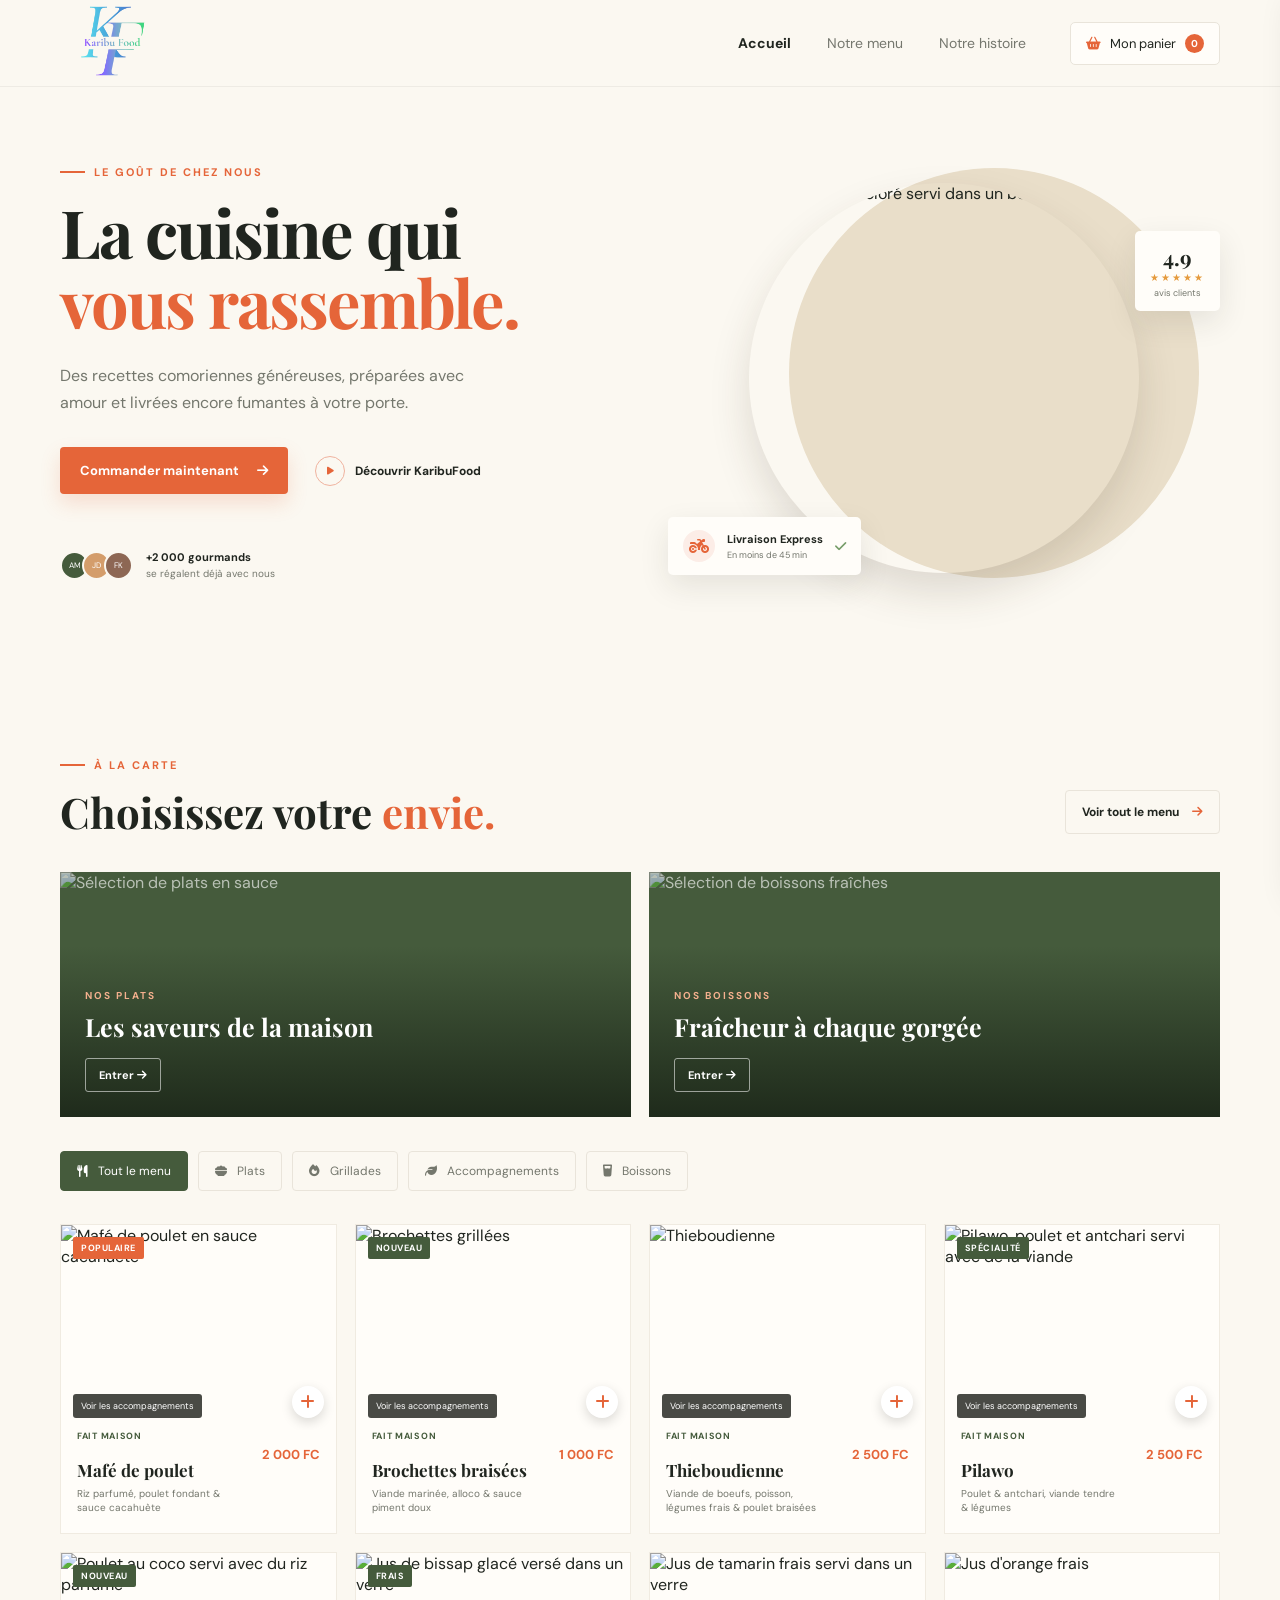
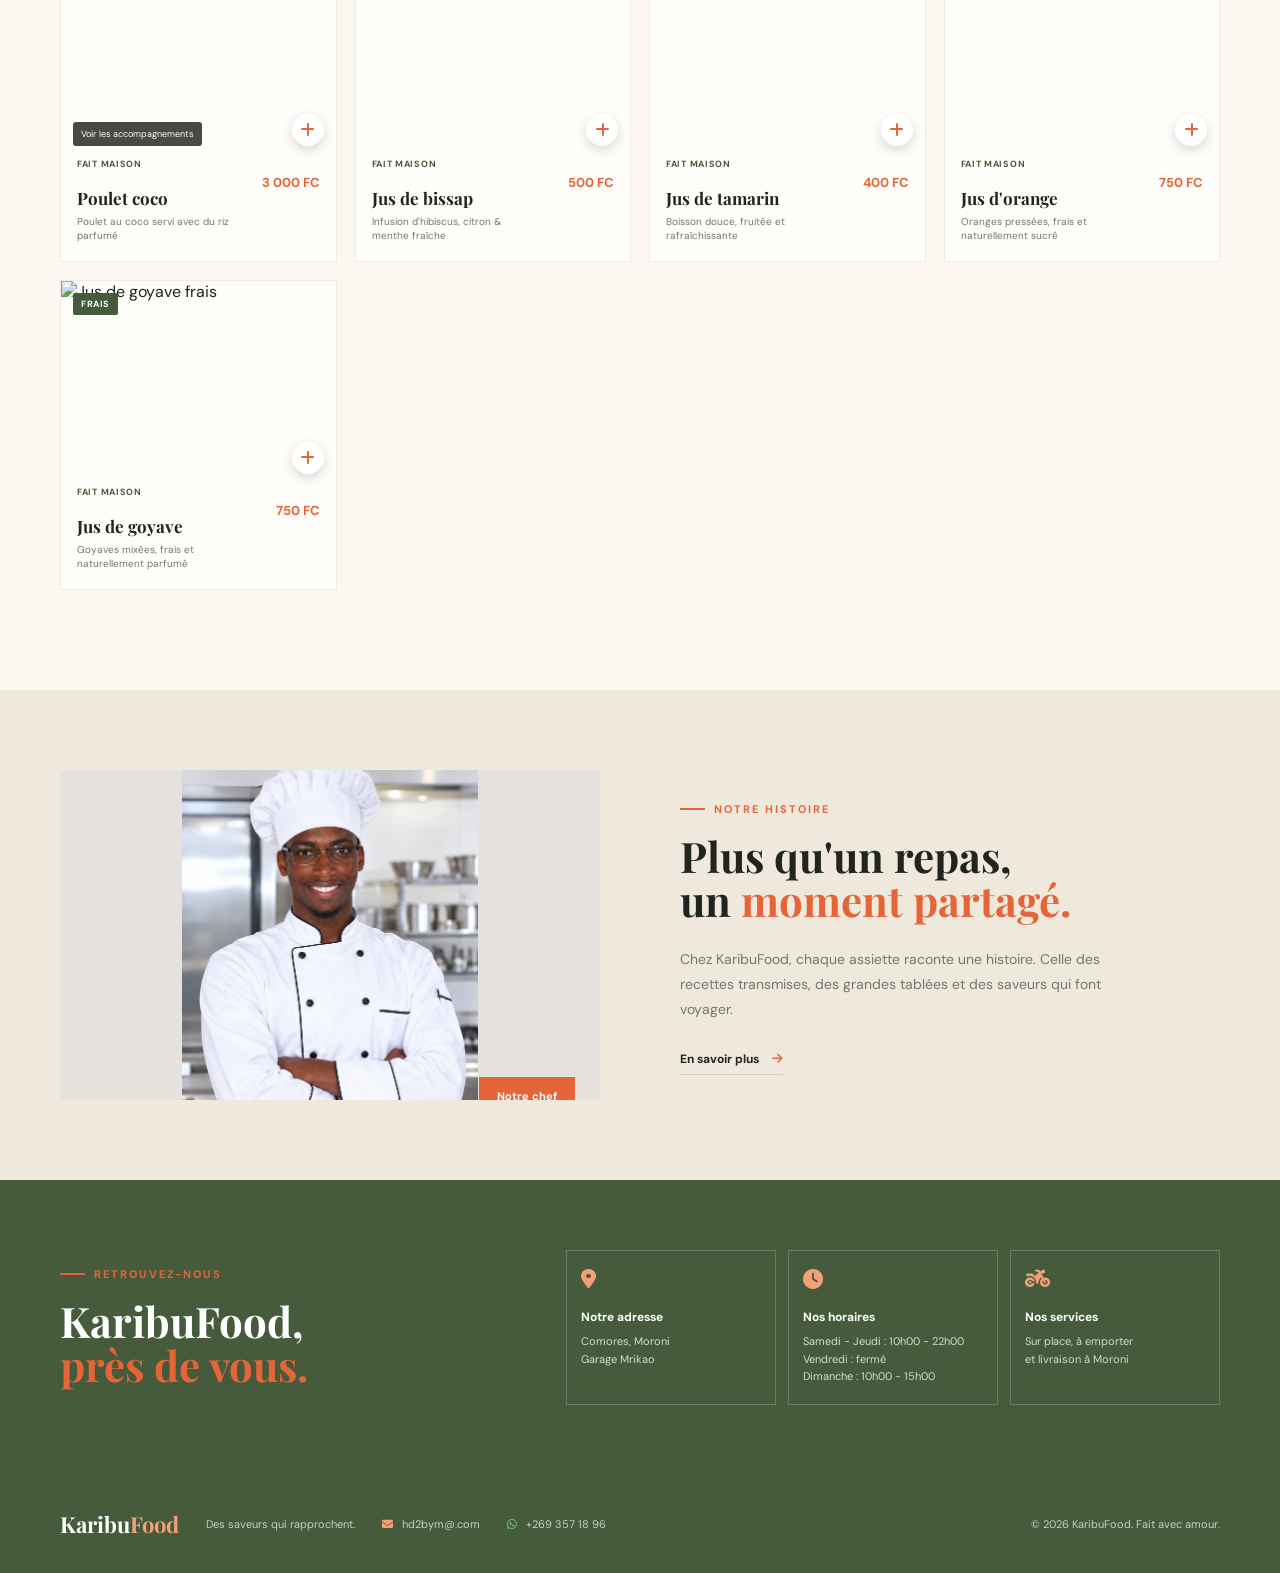
==== commit 484ea20e: "Set Poulet coco price to 3000 FC" ====
--- a/index.html
+++ b/index.html
@@ -27,7 +27,7 @@
             <article class="food-card" data-category="grillades" data-name="Brochettes braisÃ©es" data-price="1000" data-accompagnements="Alloco|Sauce piment doux|Salade verte|Tomate|Oignon"><div class="food-image"><img src="https://i.pinimg.com/736x/81/b2/e4/81b2e460fadc8dfc91b038dc1888daf3.jpg" alt="Brochettes grillÃ©es"><span class="new">Nouveau</span><button class="quick-add" type="button" aria-label="Ajouter Brochettes braisÃ©es"><i class="fa-solid fa-plus"></i></button></div><div class="food-info"><div><h3>Brochettes braisÃ©es</h3><p>Viande marinÃ©e, alloco & sauce piment doux</p></div><strong>1 000 FC</strong></div></article>
             <article class="food-card" data-category="plats" data-name="Thieboudienne" data-price="2500" data-accompagnements="Viande de boeufs|Poisson|LÃ©gumes frais|Poulet braisées|Tomate"><div class="food-image"><img src="https://images.unsplash.com/photo-1512058564366-18510be2db19?auto=format&fit=crop&w=700&q=85" alt="Thieboudienne"><button class="quick-add" type="button" aria-label="Ajouter Thieboudienne"><i class="fa-solid fa-plus"></i></button></div><div class="food-info"><div><h3>Thieboudienne</h3><p>Viande de boeufs, poisson, lÃ©gumes frais & poulet braisées</p></div><strong>2 500 FC</strong></div></article>
             <article class="food-card" data-category="plats" data-name="Pilawo" data-price="2500" data-accompagnements="Poulet & antchari|Viande tendre|LÃ©gumes|Pois chiches|Sauce fait maison|Saucisse"><div class="food-image"><img src="https://i.pinimg.com/736x/68/ee/72/68ee72167436bbbc3c39f2d43cd04813.jpg" alt="Pilawo, poulet et antchari servi avec de la viande"><span class="new">SpÃ©cialitÃ©</span><button class="quick-add" type="button" aria-label="Ajouter Pilawo"><i class="fa-solid fa-plus"></i></button></div><div class="food-info"><div><h3>Pilawo</h3><p>Poulet & antchari, viande tendre & lÃ©gumes</p></div><strong>2 500 FC</strong></div></article>
-            <article class="food-card" data-category="plats" data-name="Poulet coco" data-price="6500" data-accompagnements="Poulet|Riz parfumÃ©|Banane|Manioc frit"><div class="food-image"><img src="https://i.pinimg.com/736x/cd/e4/d1/cde4d16fb7b32b44b46d7a830b1a52b8.jpg" alt="Poulet au coco servi avec du riz parfumÃ©"><span class="new">Nouveau</span><button class="quick-add" type="button" aria-label="Ajouter Poulet coco"><i class="fa-solid fa-plus"></i></button></div><div class="food-info"><div><h3>Poulet coco</h3><p>Poulet au coco servi avec du riz parfumÃ©</p></div><strong>6 500 FC</strong></div></article>
+            <article class="food-card" data-category="plats" data-name="Poulet coco" data-price="3000" data-accompagnements="Poulet|Riz parfumÃ©|Banane|Manioc frit"><div class="food-image"><img src="https://i.pinimg.com/736x/cd/e4/d1/cde4d16fb7b32b44b46d7a830b1a52b8.jpg" alt="Poulet au coco servi avec du riz parfumÃ©"><span class="new">Nouveau</span><button class="quick-add" type="button" aria-label="Ajouter Poulet coco"><i class="fa-solid fa-plus"></i></button></div><div class="food-info"><div><h3>Poulet coco</h3><p>Poulet au coco servi avec du riz parfumÃ©</p></div><strong>3 000 FC</strong></div></article>
             <article class="food-card" data-category="boissons" data-name="Jus de bissap" data-price="500"><div class="food-image"><img src="https://i.pinimg.com/736x/52/3e/ba/523eba1c9d68905fcc870c35cdce271d.jpg" alt="Jus de bissap glacÃ© versÃ© dans un verre"><span class="new">Frais</span><button class="quick-add" type="button" aria-label="Ajouter Jus de bissap"><i class="fa-solid fa-plus"></i></button></div><div class="food-info"><div><h3>Jus de bissap</h3><p>Infusion d'hibiscus, citron & menthe fraÃ®che</p></div><strong>500 FC</strong></div></article>
             <article class="food-card" data-category="boissons" data-name="Jus de tamarin" data-price="400"><div class="food-image"><img src="https://i.pinimg.com/736x/dc/6e/f4/dc6ef4f5f45bc2360cb7c2aab0825589.jpg" alt="Jus de tamarin frais servi dans un verre"><button class="quick-add" type="button" aria-label="Ajouter Jus de tamarin"><i class="fa-solid fa-plus"></i></button></div><div class="food-info"><div><h3>Jus de tamarin</h3><p>Boisson douce, fruitÃ©e et rafraÃ®chissante</p></div><strong>400 FC</strong></div></article>
             <article class="food-card" data-category="boissons" data-name="Jus d'orange" data-price="750"><div class="food-image"><img src="https://images.unsplash.com/photo-1600271886742-f049cd451bba?auto=format&fit=crop&w=700&q=85" alt="Jus d'orange frais"><button class="quick-add" type="button" aria-label="Ajouter Jus d'orange"><i class="fa-solid fa-plus"></i></button></div><div class="food-info"><div><h3>Jus d'orange</h3><p>Oranges pressÃ©es, frais et naturellement sucrÃ©</p></div><strong>750 FC</strong></div></article>
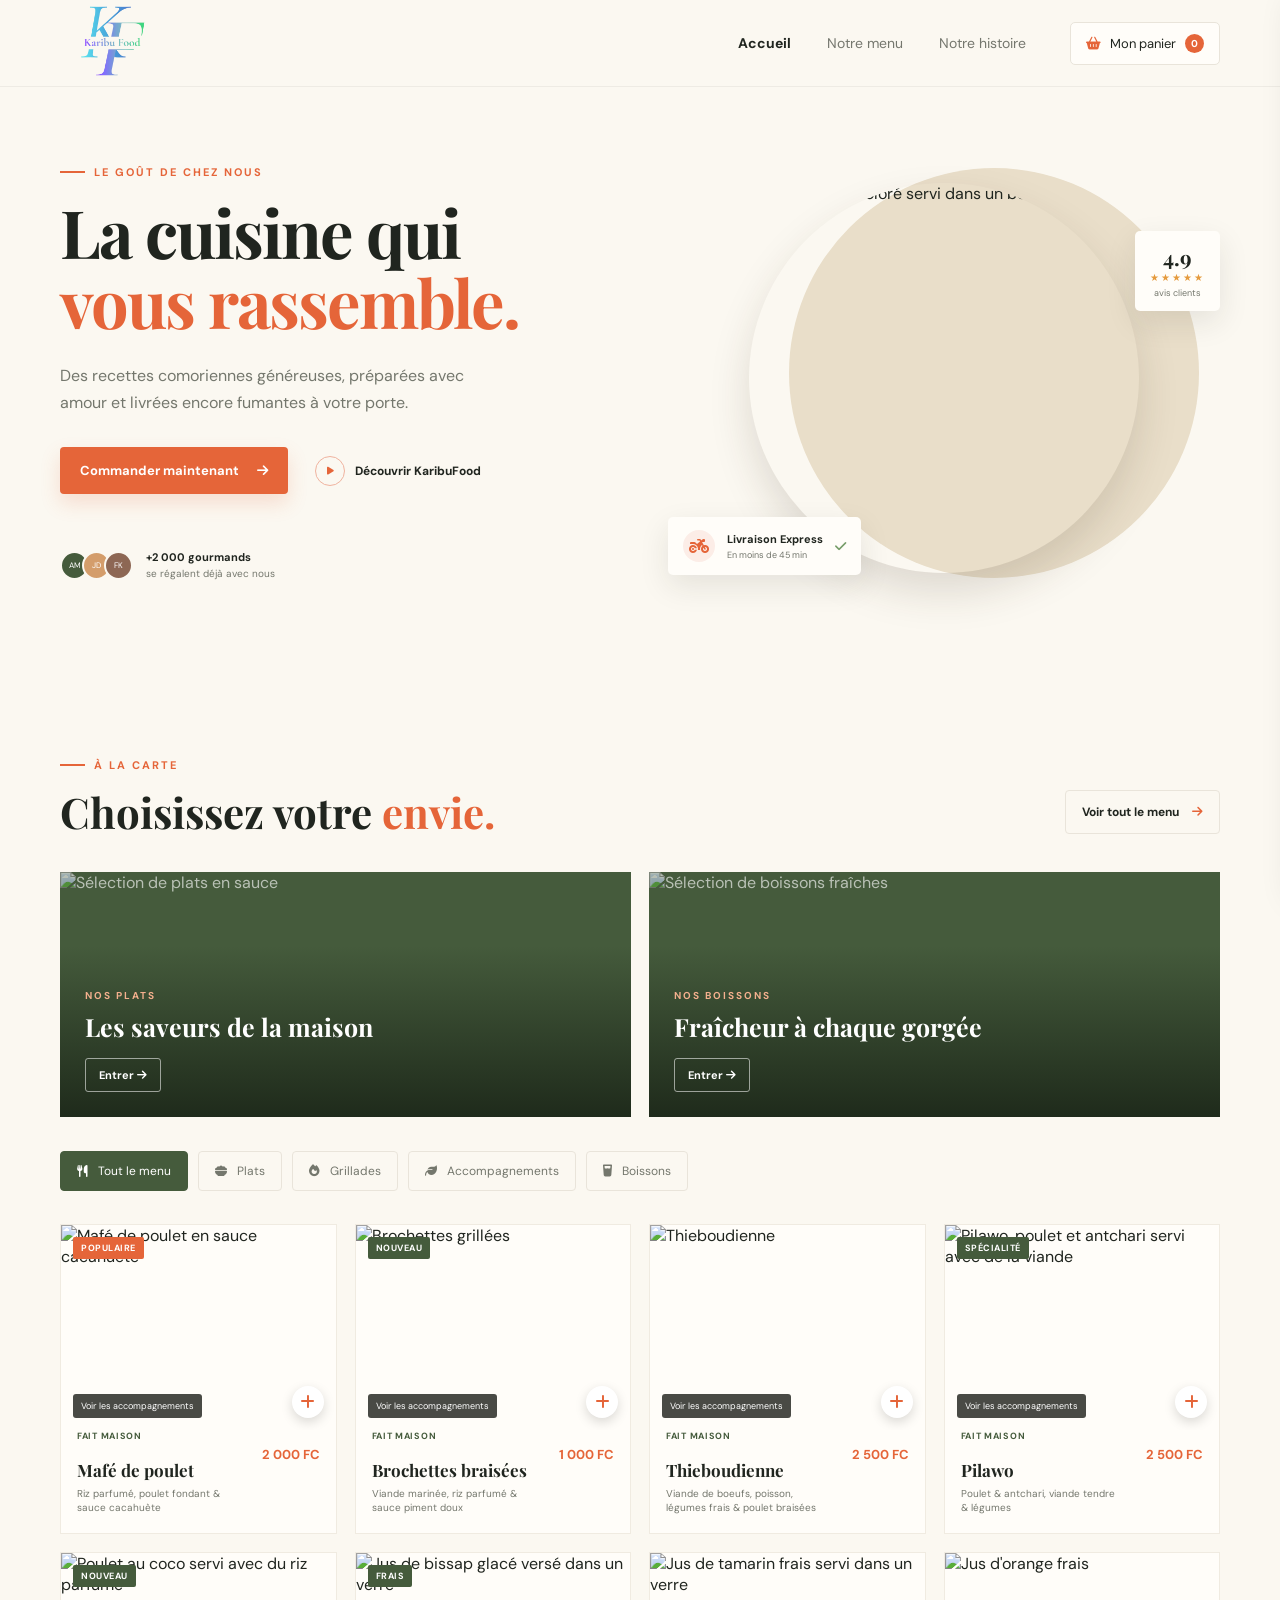
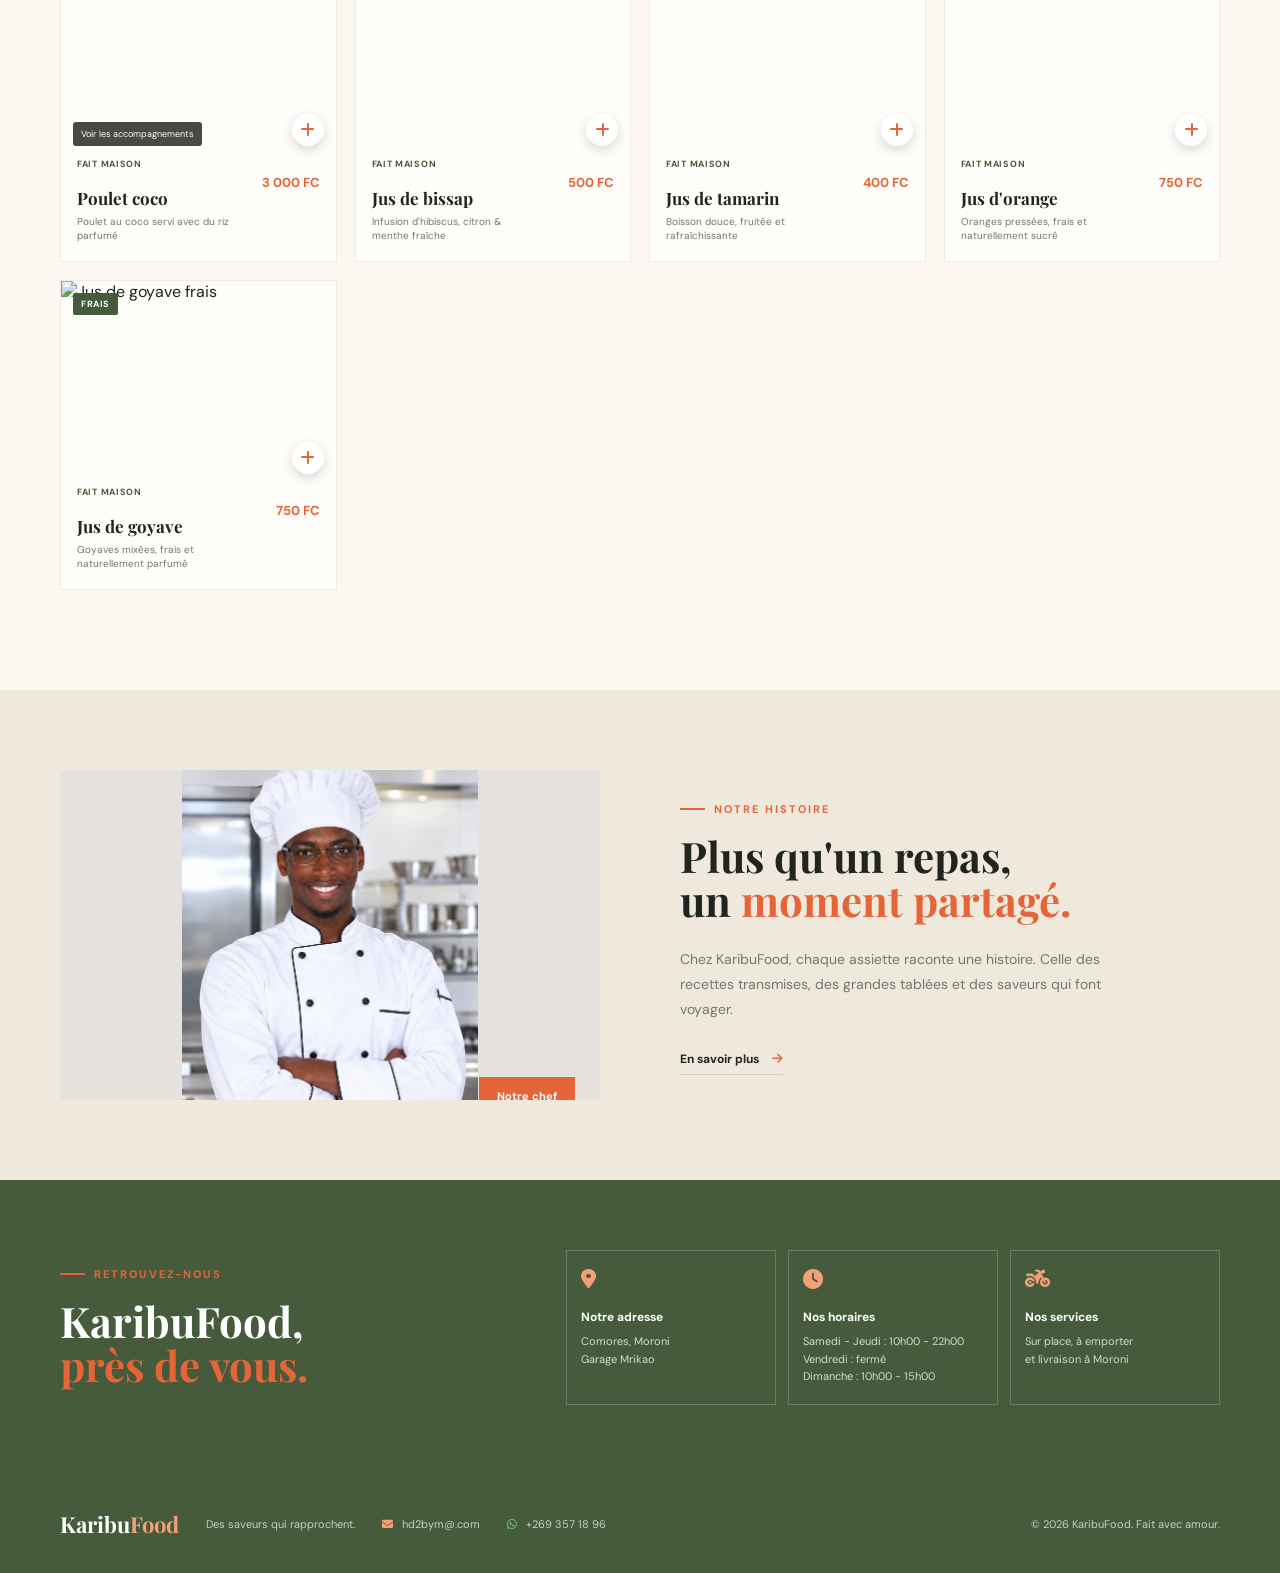
==== commit f764f493: "Update brochettes accompaniments" ====
--- a/index.html
+++ b/index.html
@@ -24,7 +24,7 @@
         <section class="hero" id="accueil"><div class="container hero-grid"><div class="hero-copy"><p class="eyebrow"><span></span> Le goÃ»t de chez nous</p><h1>La cuisine qui <em>vous rassemble.</em></h1><p class="hero-text">Des recettes comoriennes gÃ©nÃ©reuses, prÃ©parÃ©es avec amour et livrÃ©es encore fumantes Ã  votre porte.</p><div class="hero-actions"><a class="primary-button" href="#menu">Commander maintenant <i class="fa-solid fa-arrow-right"></i></a><a class="play-link" href="#histoire"><span><i class="fa-solid fa-play"></i></span> DÃ©couvrir KaribuFood</a></div><div class="hero-note"><div class="avatar-stack"><span>AM</span><span>JD</span><span>FK</span></div><p><strong>+2 000 gourmands</strong><br>se rÃ©galent dÃ©jÃ  avec nous</p></div></div><div class="hero-visual"><div class="hero-shape"></div><img src="https://images.unsplash.com/photo-1604329760661-e71dc83f8f26?auto=format&fit=crop&w=1000&q=85" alt="Plat africain colorÃ© servi dans un bol"><div class="delivery-card"><i class="fa-solid fa-motorcycle"></i><div><strong>Livraison Express</strong><small>En moins de 45 min</small></div><i class="fa-solid fa-check"></i></div><div class="rating-card"><strong>4.9</strong><span>â˜…â˜…â˜…â˜…â˜…</span><small>avis clients</small></div></div></div></section>
         <section class="menu-section container" id="menu"><div class="section-heading"><div><p class="eyebrow"><span></span> Ã€ la carte</p><h2>Choisissez votre <em>envie.</em></h2></div><a class="outline-button" href="#menu">Voir tout le menu <i class="fa-solid fa-arrow-right"></i></a></div><div class="menu-collections"><article class="collection-card"><img src="https://images.unsplash.com/photo-1547592180-85f173990554?auto=format&fit=crop&w=900&q=85" alt="SÃ©lection de plats en sauce"><div><p>Nos plats</p><h3>Les saveurs de la maison</h3><button class="collection-button" data-view-category="plats" type="button">Entrer <i class="fa-solid fa-arrow-right"></i></button></div></article><article class="collection-card"><img src="https://images.unsplash.com/photo-1544145945-f90425340c7e?auto=format&fit=crop&w=900&q=85" alt="SÃ©lection de boissons fraÃ®ches"><div><p>Nos boissons</p><h3>FraÃ®cheur Ã  chaque gorgÃ©e</h3><button class="collection-button" data-view-category="boissons" type="button">Entrer <i class="fa-solid fa-arrow-right"></i></button></div></article></div><div class="categories" role="tablist" aria-label="CatÃ©gories du menu"><button class="category active" data-category="all" type="button"><i class="fa-solid fa-utensils"></i> Tout le menu</button><button class="category" data-category="plats" type="button"><i class="fa-solid fa-bowl-food"></i> Plats</button><button class="category" data-category="grillades" type="button"><i class="fa-solid fa-fire"></i> Grillades</button><button class="category" data-category="accompagnements" type="button"><i class="fa-solid fa-leaf"></i> Accompagnements</button><button class="category" data-category="boissons" type="button"><i class="fa-solid fa-glass-water"></i> Boissons</button></div><div class="food-grid" id="foodGrid">
             <article class="food-card" data-category="plats" data-name="MafÃ© de poulet" data-price="2000" data-accompagnements="Riz parfumÃ©|Poulet|Sauce cacahuÃ¨te|Carotte|Oignon"><div class="food-image"><img src="https://i.pinimg.com/736x/01/c2/eb/01c2eb4a02ba7c82f699e6c225001c4b.jpg" alt="MafÃ© de poulet en sauce cacahuÃ¨te"><span class="popular">Populaire</span><button class="quick-add" type="button" aria-label="Ajouter MafÃ© de poulet"><i class="fa-solid fa-plus"></i></button></div><div class="food-info"><div><h3>MafÃ© de poulet</h3><p>Riz parfumÃ©, poulet fondant & sauce cacahuÃ¨te</p></div><strong>2 000 FC</strong></div></article>
-            <article class="food-card" data-category="grillades" data-name="Brochettes braisÃ©es" data-price="1000" data-accompagnements="Alloco|Sauce piment doux|Salade verte|Tomate|Oignon"><div class="food-image"><img src="https://i.pinimg.com/736x/81/b2/e4/81b2e460fadc8dfc91b038dc1888daf3.jpg" alt="Brochettes grillÃ©es"><span class="new">Nouveau</span><button class="quick-add" type="button" aria-label="Ajouter Brochettes braisÃ©es"><i class="fa-solid fa-plus"></i></button></div><div class="food-info"><div><h3>Brochettes braisÃ©es</h3><p>Viande marinÃ©e, alloco & sauce piment doux</p></div><strong>1 000 FC</strong></div></article>
+            <article class="food-card" data-category="grillades" data-name="Brochettes braisÃ©es" data-price="1000" data-accompagnements="Riz parfumÃ©|Sauce piment doux|Salade verte|Tomate|Oignon"><div class="food-image"><img src="https://i.pinimg.com/736x/81/b2/e4/81b2e460fadc8dfc91b038dc1888daf3.jpg" alt="Brochettes grillÃ©es"><span class="new">Nouveau</span><button class="quick-add" type="button" aria-label="Ajouter Brochettes braisÃ©es"><i class="fa-solid fa-plus"></i></button></div><div class="food-info"><div><h3>Brochettes braisÃ©es</h3><p>Viande marinÃ©e, riz parfumÃ© & sauce piment doux</p></div><strong>1 000 FC</strong></div></article>
             <article class="food-card" data-category="plats" data-name="Thieboudienne" data-price="2500" data-accompagnements="Viande de boeufs|Poisson|LÃ©gumes frais|Poulet braisées|Tomate"><div class="food-image"><img src="https://images.unsplash.com/photo-1512058564366-18510be2db19?auto=format&fit=crop&w=700&q=85" alt="Thieboudienne"><button class="quick-add" type="button" aria-label="Ajouter Thieboudienne"><i class="fa-solid fa-plus"></i></button></div><div class="food-info"><div><h3>Thieboudienne</h3><p>Viande de boeufs, poisson, lÃ©gumes frais & poulet braisées</p></div><strong>2 500 FC</strong></div></article>
             <article class="food-card" data-category="plats" data-name="Pilawo" data-price="2500" data-accompagnements="Poulet & antchari|Viande tendre|LÃ©gumes|Pois chiches|Sauce fait maison|Saucisse"><div class="food-image"><img src="https://i.pinimg.com/736x/68/ee/72/68ee72167436bbbc3c39f2d43cd04813.jpg" alt="Pilawo, poulet et antchari servi avec de la viande"><span class="new">SpÃ©cialitÃ©</span><button class="quick-add" type="button" aria-label="Ajouter Pilawo"><i class="fa-solid fa-plus"></i></button></div><div class="food-info"><div><h3>Pilawo</h3><p>Poulet & antchari, viande tendre & lÃ©gumes</p></div><strong>2 500 FC</strong></div></article>
             <article class="food-card" data-category="plats" data-name="Poulet coco" data-price="3000" data-accompagnements="Poulet|Riz parfumÃ©|Banane|Manioc frit"><div class="food-image"><img src="https://i.pinimg.com/736x/cd/e4/d1/cde4d16fb7b32b44b46d7a830b1a52b8.jpg" alt="Poulet au coco servi avec du riz parfumÃ©"><span class="new">Nouveau</span><button class="quick-add" type="button" aria-label="Ajouter Poulet coco"><i class="fa-solid fa-plus"></i></button></div><div class="food-info"><div><h3>Poulet coco</h3><p>Poulet au coco servi avec du riz parfumÃ©</p></div><strong>3 000 FC</strong></div></article>
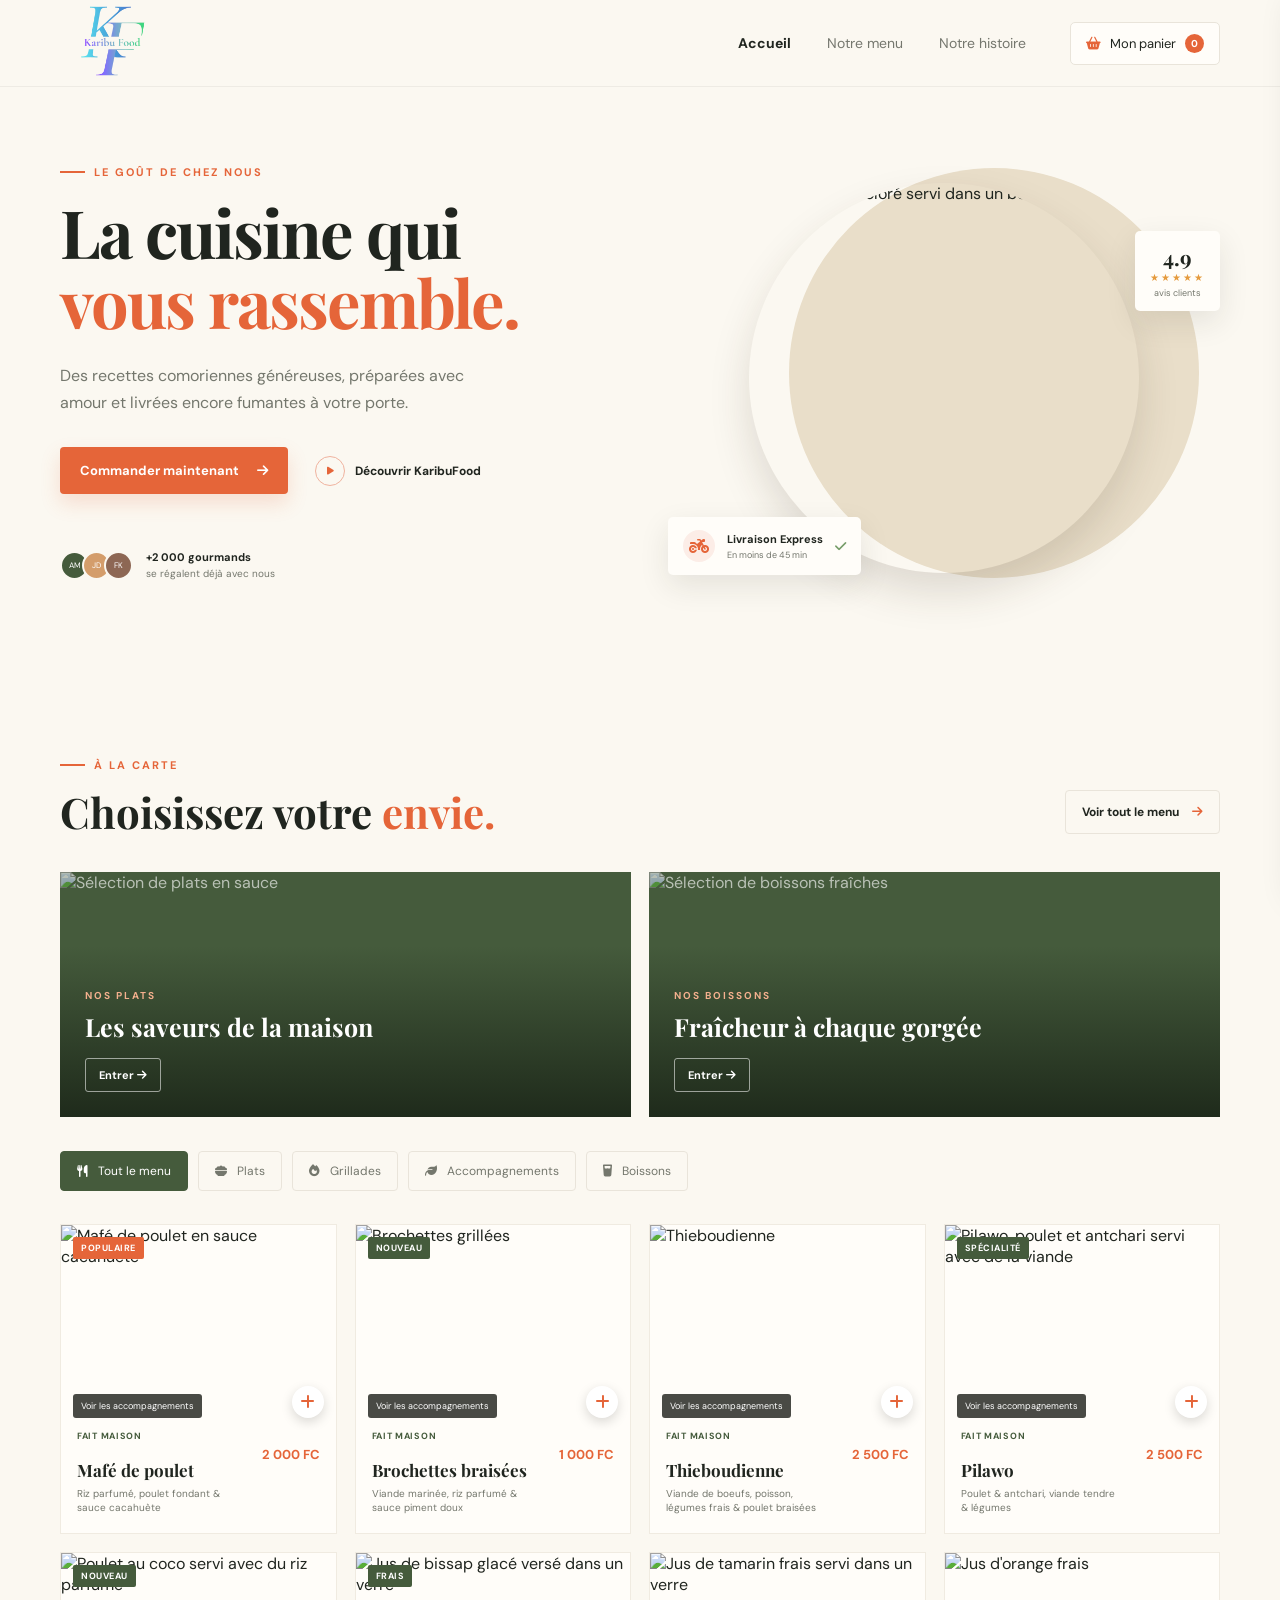
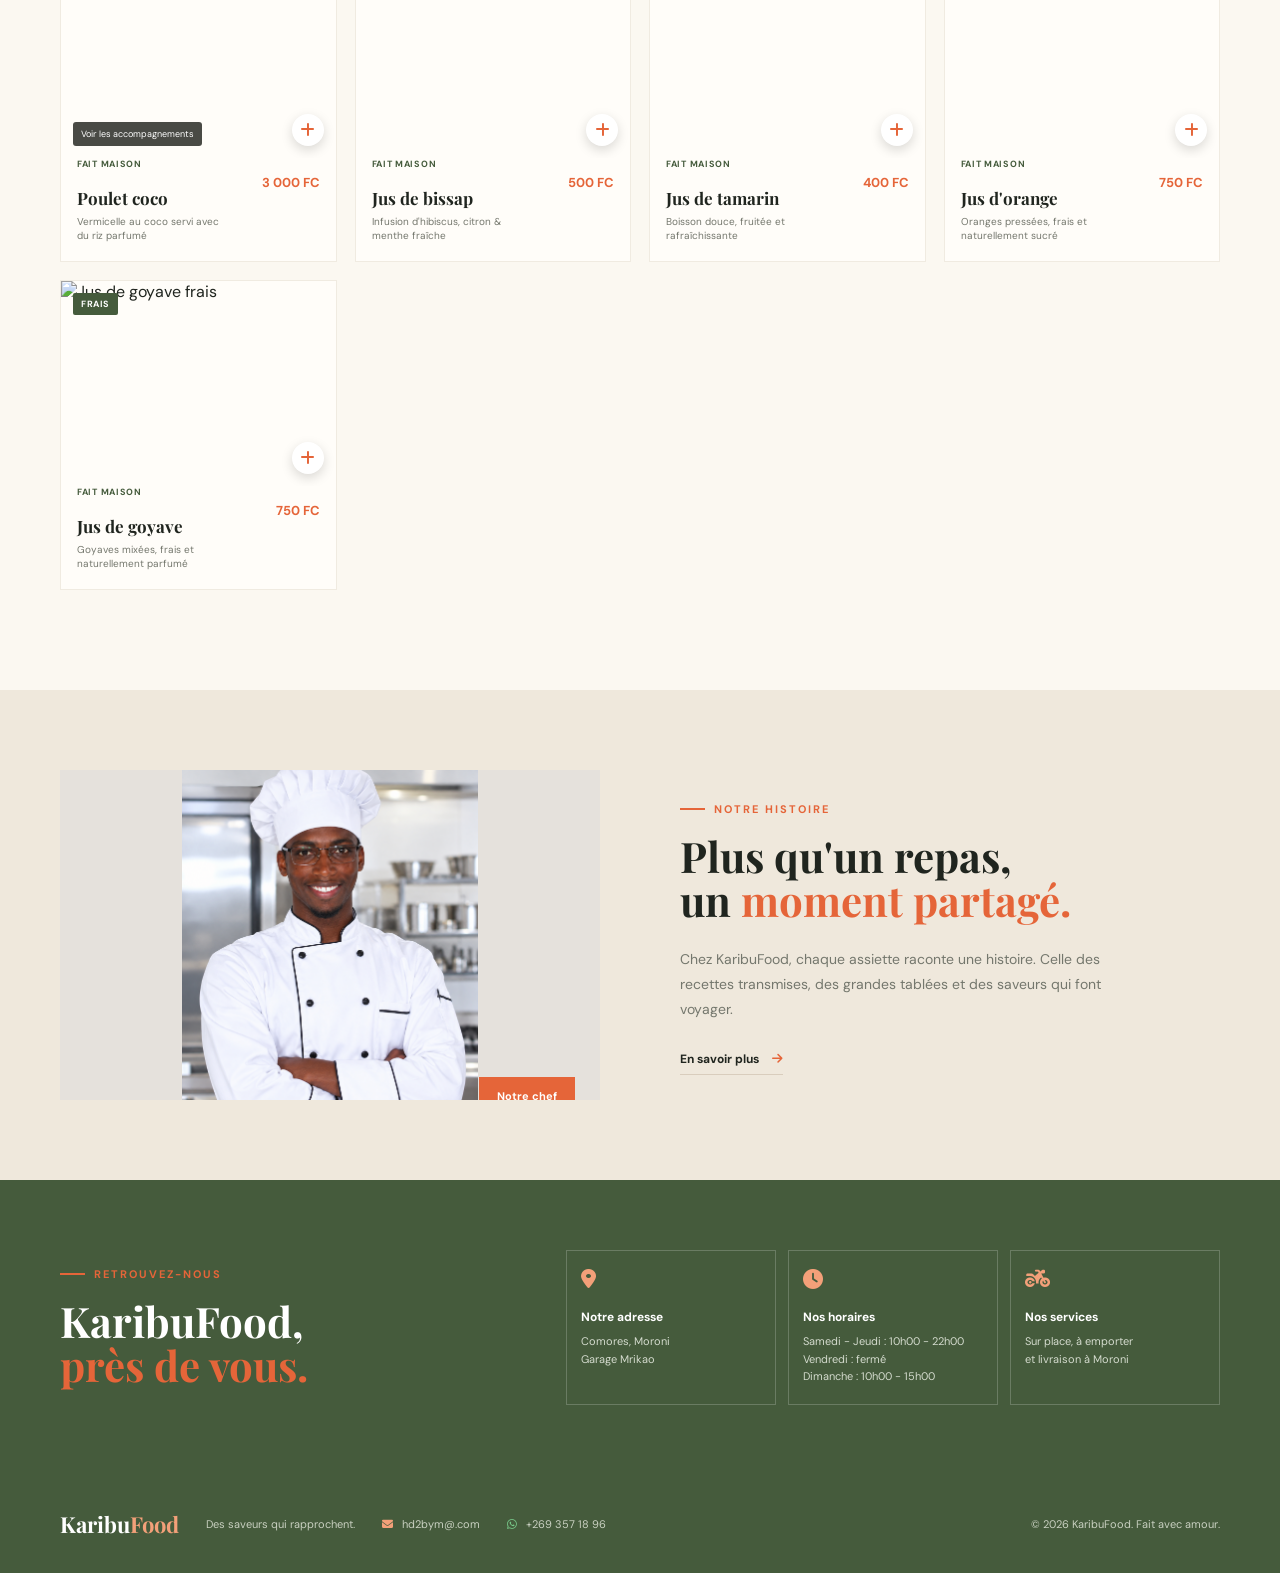
==== commit 9f4f9e94: "Rename Poulet coco accompaniment" ====
--- a/index.html
+++ b/index.html
@@ -27,7 +27,7 @@
             <article class="food-card" data-category="grillades" data-name="Brochettes braisÃ©es" data-price="1000" data-accompagnements="Riz parfumÃ©|Sauce piment doux|Salade verte|Tomate|Oignon"><div class="food-image"><img src="https://i.pinimg.com/736x/81/b2/e4/81b2e460fadc8dfc91b038dc1888daf3.jpg" alt="Brochettes grillÃ©es"><span class="new">Nouveau</span><button class="quick-add" type="button" aria-label="Ajouter Brochettes braisÃ©es"><i class="fa-solid fa-plus"></i></button></div><div class="food-info"><div><h3>Brochettes braisÃ©es</h3><p>Viande marinÃ©e, riz parfumÃ© & sauce piment doux</p></div><strong>1 000 FC</strong></div></article>
             <article class="food-card" data-category="plats" data-name="Thieboudienne" data-price="2500" data-accompagnements="Viande de boeufs|Poisson|LÃ©gumes frais|Poulet braisées|Tomate"><div class="food-image"><img src="https://images.unsplash.com/photo-1512058564366-18510be2db19?auto=format&fit=crop&w=700&q=85" alt="Thieboudienne"><button class="quick-add" type="button" aria-label="Ajouter Thieboudienne"><i class="fa-solid fa-plus"></i></button></div><div class="food-info"><div><h3>Thieboudienne</h3><p>Viande de boeufs, poisson, lÃ©gumes frais & poulet braisées</p></div><strong>2 500 FC</strong></div></article>
             <article class="food-card" data-category="plats" data-name="Pilawo" data-price="2500" data-accompagnements="Poulet & antchari|Viande tendre|LÃ©gumes|Pois chiches|Sauce fait maison|Saucisse"><div class="food-image"><img src="https://i.pinimg.com/736x/68/ee/72/68ee72167436bbbc3c39f2d43cd04813.jpg" alt="Pilawo, poulet et antchari servi avec de la viande"><span class="new">SpÃ©cialitÃ©</span><button class="quick-add" type="button" aria-label="Ajouter Pilawo"><i class="fa-solid fa-plus"></i></button></div><div class="food-info"><div><h3>Pilawo</h3><p>Poulet & antchari, viande tendre & lÃ©gumes</p></div><strong>2 500 FC</strong></div></article>
-            <article class="food-card" data-category="plats" data-name="Poulet coco" data-price="3000" data-accompagnements="Poulet|Riz parfumÃ©|Banane|Manioc frit"><div class="food-image"><img src="https://i.pinimg.com/736x/cd/e4/d1/cde4d16fb7b32b44b46d7a830b1a52b8.jpg" alt="Poulet au coco servi avec du riz parfumÃ©"><span class="new">Nouveau</span><button class="quick-add" type="button" aria-label="Ajouter Poulet coco"><i class="fa-solid fa-plus"></i></button></div><div class="food-info"><div><h3>Poulet coco</h3><p>Poulet au coco servi avec du riz parfumÃ©</p></div><strong>3 000 FC</strong></div></article>
+            <article class="food-card" data-category="plats" data-name="Poulet coco" data-price="3000" data-accompagnements="Vermicelle|Riz parfumÃ©|Banane|Manioc frit"><div class="food-image"><img src="https://i.pinimg.com/736x/cd/e4/d1/cde4d16fb7b32b44b46d7a830b1a52b8.jpg" alt="Poulet au coco servi avec du riz parfumÃ©"><span class="new">Nouveau</span><button class="quick-add" type="button" aria-label="Ajouter Poulet coco"><i class="fa-solid fa-plus"></i></button></div><div class="food-info"><div><h3>Poulet coco</h3><p>Vermicelle au coco servi avec du riz parfumÃ©</p></div><strong>3 000 FC</strong></div></article>
             <article class="food-card" data-category="boissons" data-name="Jus de bissap" data-price="500"><div class="food-image"><img src="https://i.pinimg.com/736x/52/3e/ba/523eba1c9d68905fcc870c35cdce271d.jpg" alt="Jus de bissap glacÃ© versÃ© dans un verre"><span class="new">Frais</span><button class="quick-add" type="button" aria-label="Ajouter Jus de bissap"><i class="fa-solid fa-plus"></i></button></div><div class="food-info"><div><h3>Jus de bissap</h3><p>Infusion d'hibiscus, citron & menthe fraÃ®che</p></div><strong>500 FC</strong></div></article>
             <article class="food-card" data-category="boissons" data-name="Jus de tamarin" data-price="400"><div class="food-image"><img src="https://i.pinimg.com/736x/dc/6e/f4/dc6ef4f5f45bc2360cb7c2aab0825589.jpg" alt="Jus de tamarin frais servi dans un verre"><button class="quick-add" type="button" aria-label="Ajouter Jus de tamarin"><i class="fa-solid fa-plus"></i></button></div><div class="food-info"><div><h3>Jus de tamarin</h3><p>Boisson douce, fruitÃ©e et rafraÃ®chissante</p></div><strong>400 FC</strong></div></article>
             <article class="food-card" data-category="boissons" data-name="Jus d'orange" data-price="750"><div class="food-image"><img src="https://images.unsplash.com/photo-1600271886742-f049cd451bba?auto=format&fit=crop&w=700&q=85" alt="Jus d'orange frais"><button class="quick-add" type="button" aria-label="Ajouter Jus d'orange"><i class="fa-solid fa-plus"></i></button></div><div class="food-info"><div><h3>Jus d'orange</h3><p>Oranges pressÃ©es, frais et naturellement sucrÃ©</p></div><strong>750 FC</strong></div></article>
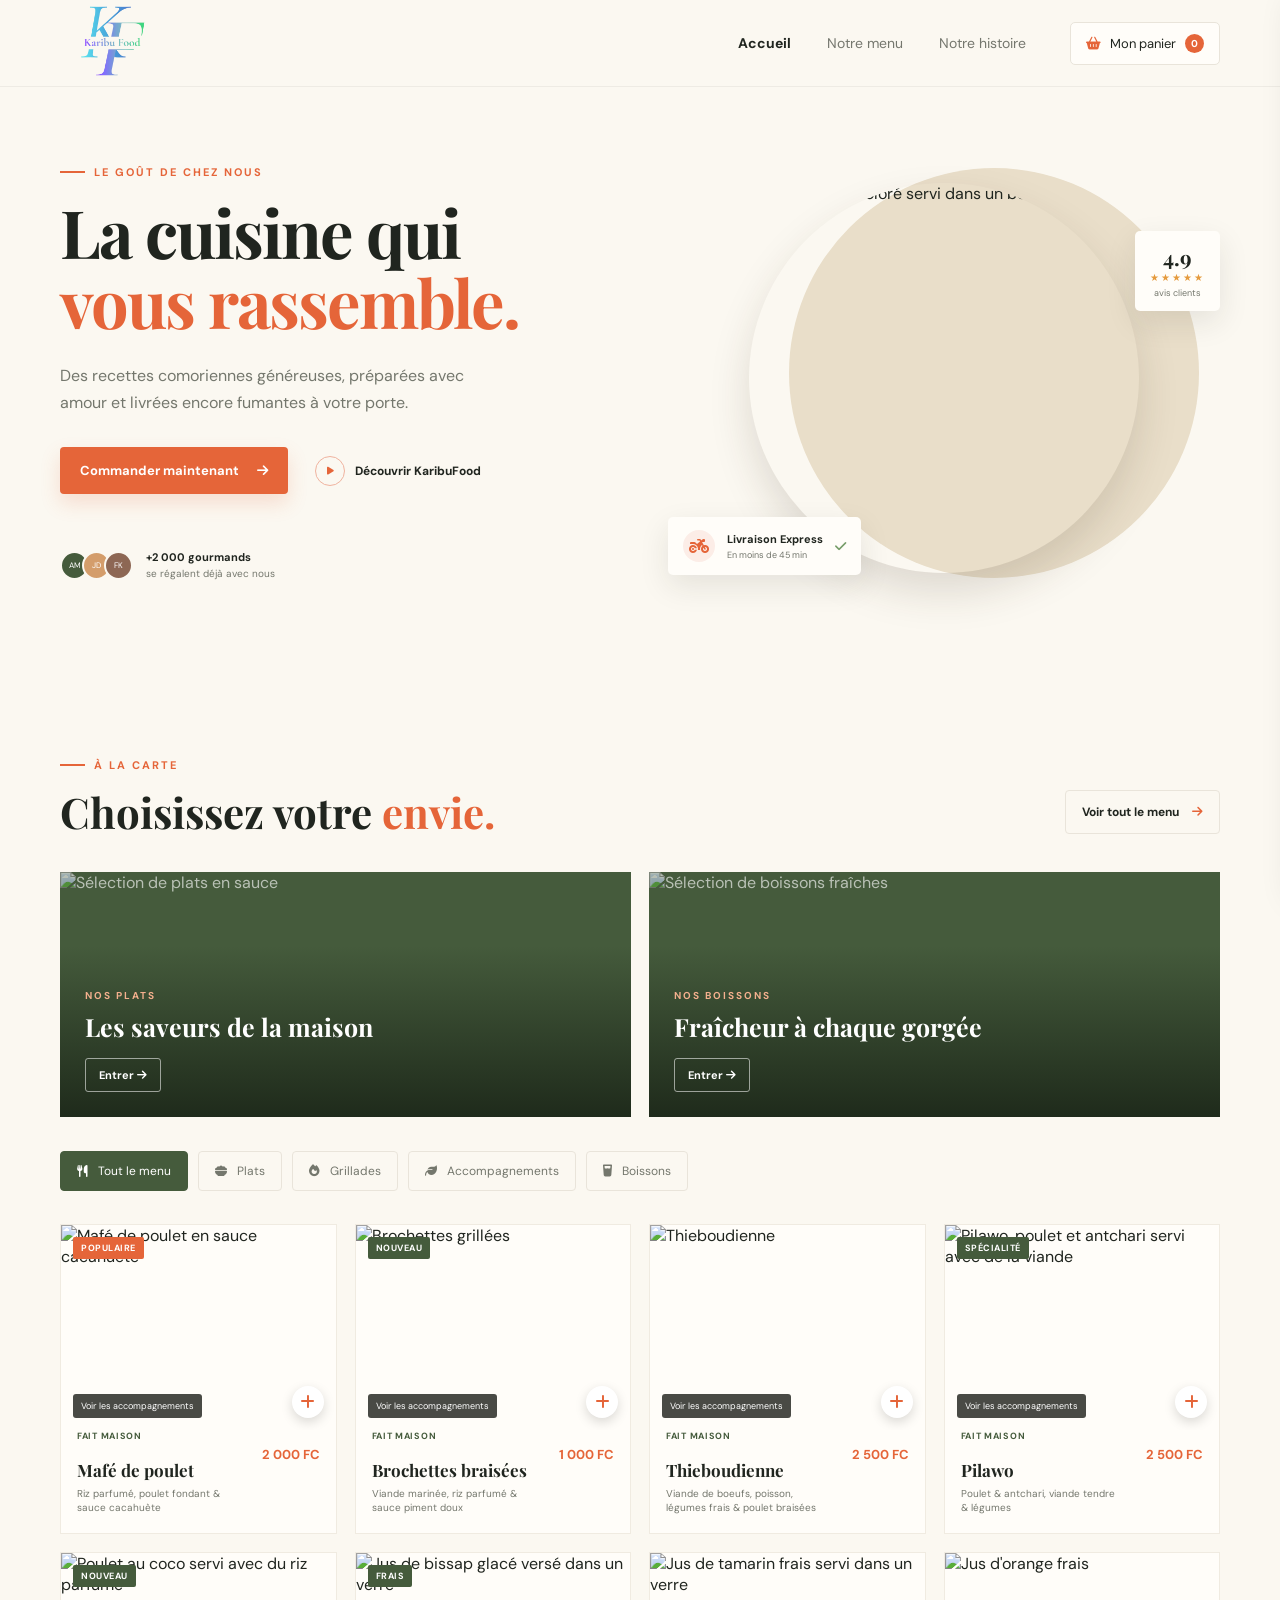
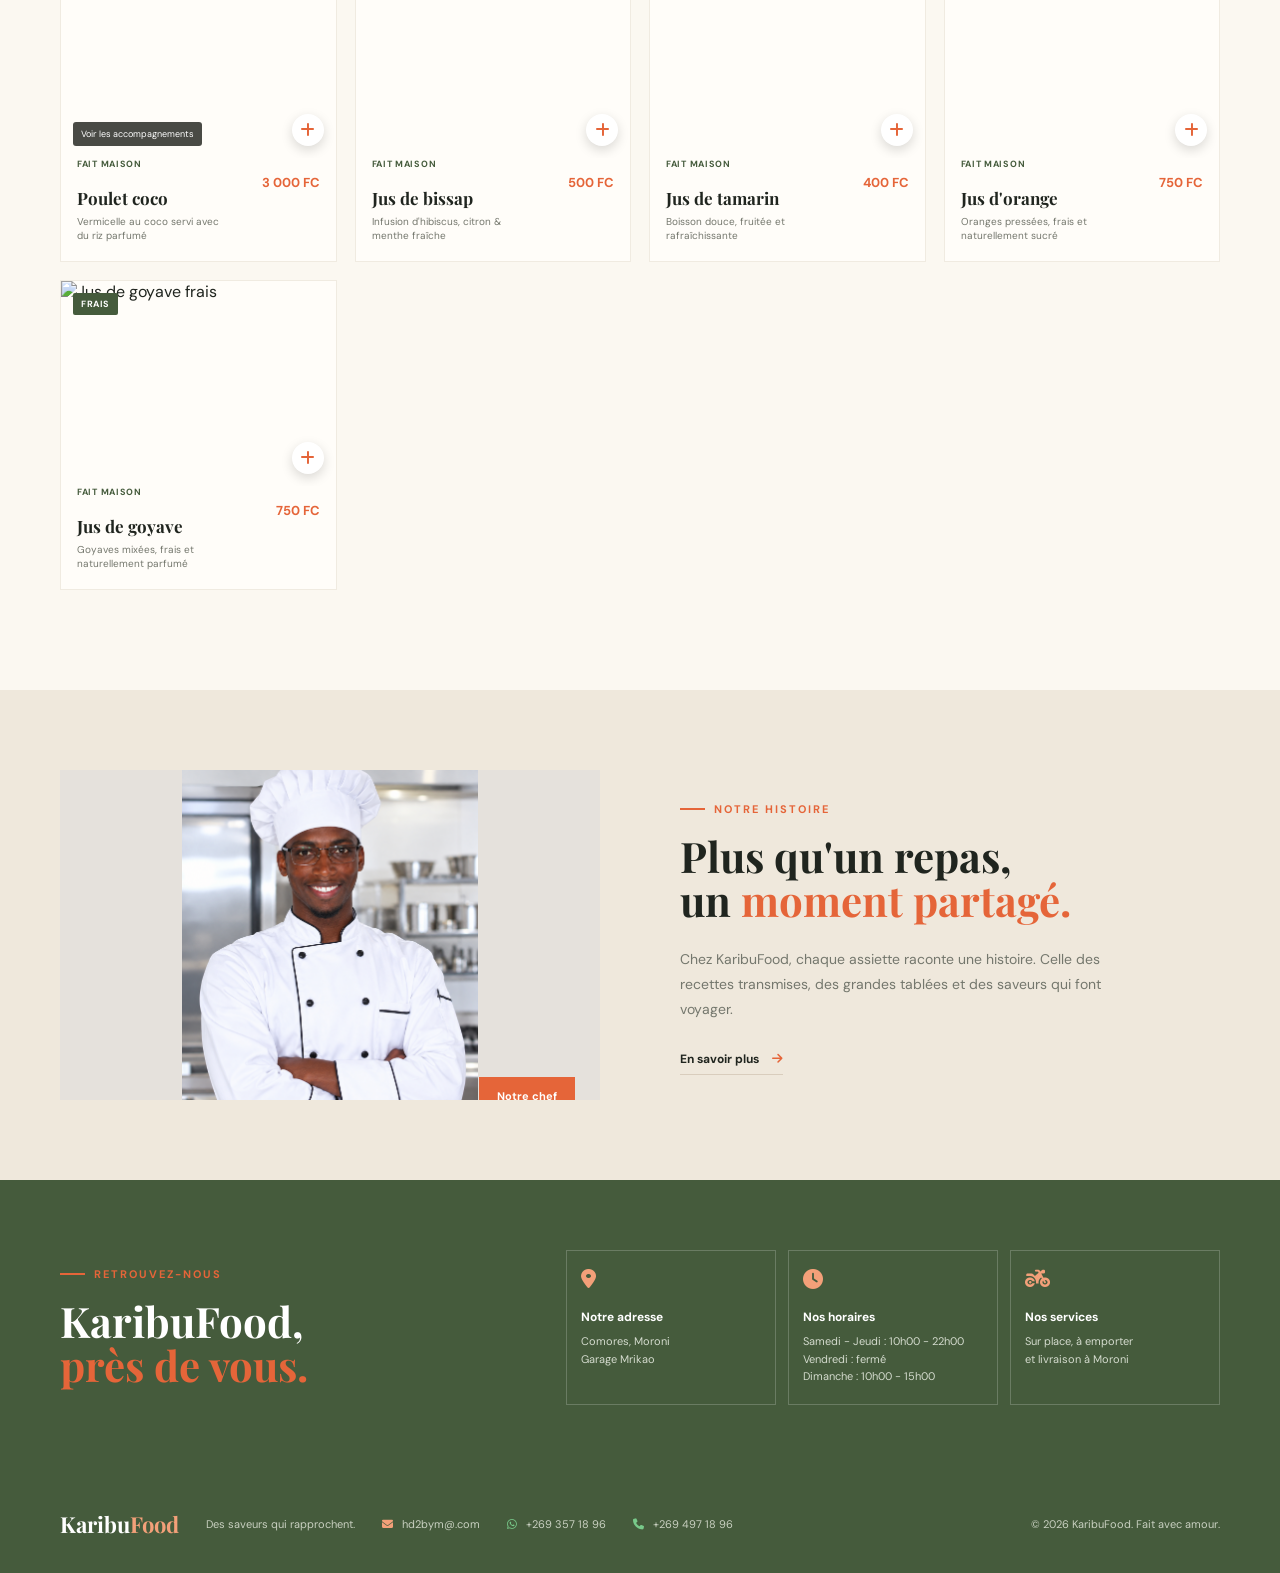
==== commit f1cef279: "Ajoute le numéro de téléphone au footer" ====
--- a/index.html
+++ b/index.html
@@ -38,7 +38,7 @@
     </main>
     <aside class="cart-drawer" id="cartDrawer" aria-label="Votre panier" aria-hidden="true"><div class="drawer-head"><div><p class="eyebrow"><span></span> Votre commande</p><h2>Mon panier</h2></div><button id="closeCart" type="button" aria-label="Fermer le panier"><i class="fa-solid fa-xmark"></i></button></div><div class="cart-items" id="cartItems"><div class="empty-cart"><i class="fa-solid fa-basket-shopping"></i><p>Votre panier est vide.</p><small>Ajoutez un plat pour commencer.</small></div></div><div class="cart-footer"><div class="total-row"><span>Sous-total</span><strong id="cartTotal">0 FC</strong></div><button class="primary-button checkout" id="checkoutButton" type="button">Passer la commande <i class="fa-solid fa-arrow-right"></i></button></div></aside><div class="overlay" id="overlay"></div>
     <section class="dish-modal" id="dishModal" aria-hidden="true" aria-labelledby="dishModalTitle"><div class="dish-modal-box"><button class="dish-modal-close" id="closeDishModal" type="button" aria-label="Fermer les accompagnements"><i class="fa-solid fa-xmark"></i></button><div class="dish-modal-head"><p class="eyebrow"><span></span> Accompagnements</p><h2 id="dishModalTitle">Nom du plat</h2></div><ul id="dishModalList" class="dish-modal-list"></ul></div></section><section class="payment-modal" id="paymentModal" aria-hidden="true" aria-labelledby="paymentTitle"><div class="payment-box"><div class="payment-head"><div><p class="eyebrow"><span></span> Paiement sÃ©curisÃ©</p><h2 id="paymentTitle">Finalisez votre commande</h2></div><button id="closePayment" type="button" aria-label="Fermer le paiement"><i class="fa-solid fa-xmark"></i></button></div><div class="payment-total"><span>Total Ã  payer</span><strong id="paymentTotal">0 FC</strong></div><div class="payment-methods"><button class="payment-method active" data-method="card" type="button"><i class="fa-regular fa-credit-card"></i><span>Carte bancaire<small>Visa, Mastercard</small></span><i class="fa-solid fa-check"></i></button><button class="payment-method" data-method="paypal" type="button"><i class="fa-brands fa-paypal"></i><span>PayPal<small>Paiement rapide</small></span><i class="fa-solid fa-check"></i></button><button class="payment-method" data-method="mobile" type="button"><i class="fa-solid fa-mobile-screen-button"></i><span>Mobile Money<small>Comores Telecom, Telma</small></span><i class="fa-solid fa-check"></i></button></div><form id="paymentForm"><label>Nom complet<input type="text" name="name" placeholder="Votre nom" required></label><label>Email de confirmation<input type="email" name="email" placeholder="vous@exemple.com" required></label><div class="card-fields" id="cardFields"><label>NumÃ©ro de carte<input type="text" inputmode="numeric" placeholder="0000 0000 0000 0000" minlength="16" required></label><div class="form-row"><label>Expiration<input type="text" placeholder="MM/AA" required></label><label>CVV<input type="text" inputmode="numeric" placeholder="123" minlength="3" required></label></div></div><div class="mobile-fields" id="mobileFields"><label>NumÃ©ro Mobile Money<input type="tel" inputmode="tel" placeholder="+269 3X XX XX XX"></label></div><button class="primary-button payment-submit" type="submit">Confirmer et payer <i class="fa-solid fa-lock"></i></button><p class="secure-note"><i class="fa-solid fa-shield-halved"></i> Vos informations sont protÃ©gÃ©es.</p></form><div class="payment-success" id="paymentSuccess"><i class="fa-solid fa-circle-check"></i><h3>Commande confirmÃ©e !</h3><p>Merci pour votre commande. Vous recevrez bientÃ´t la confirmation par email.</p><button class="primary-button" id="finishPayment" type="button">Continuer</button></div></div></section>
-    <footer><div class="container footer-inner"><strong>Karibu<span>Food</span></strong><p>Des saveurs qui rapprochent.</p><a class="footer-email" href="mailto:hd2bym@.com"><i class="fa-solid fa-envelope"></i> hd2bym@.com</a><a class="footer-whatsapp" href="https://wa.me/2693571896" target="_blank" rel="noopener"><i class="fa-brands fa-whatsapp"></i> +269 357 18 96</a><small>Â© 2026 KaribuFood. Fait avec amour.</small></div></footer>
+    <footer><div class="container footer-inner"><strong>Karibu<span>Food</span></strong><p>Des saveurs qui rapprochent.</p><a class="footer-email" href="mailto:hd2bym@.com"><i class="fa-solid fa-envelope"></i> hd2bym@.com</a><a class="footer-whatsapp" href="https://wa.me/2693571896" target="_blank" rel="noopener"><i class="fa-brands fa-whatsapp"></i> +269 357 18 96</a><a class="footer-whatsapp" href="tel:+2694971896"><i class="fa-solid fa-phone"></i> +269 497 18 96</a><small>Â© 2026 KaribuFood. Fait avec amour.</small></div></footer>
     <script src="karibufood.js?v=select-accompaniments"></script>
 </body>
 </html>
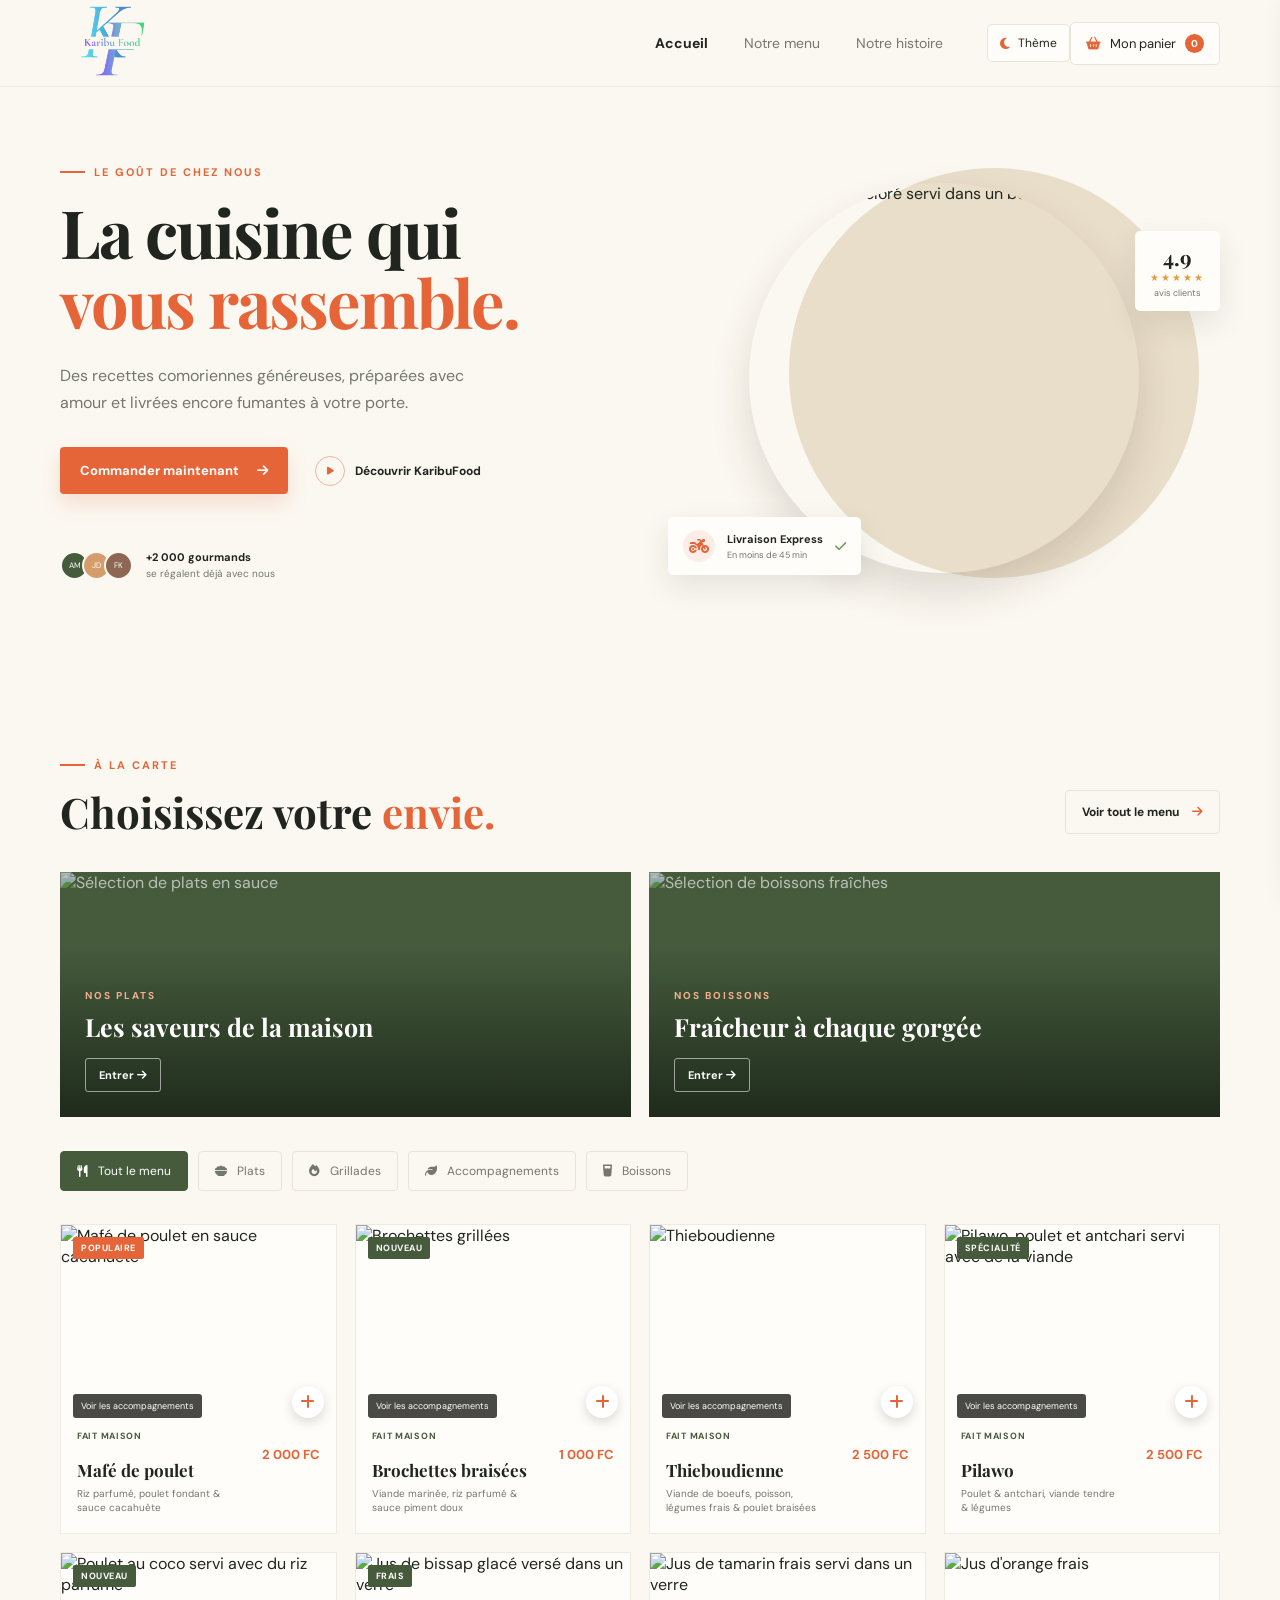
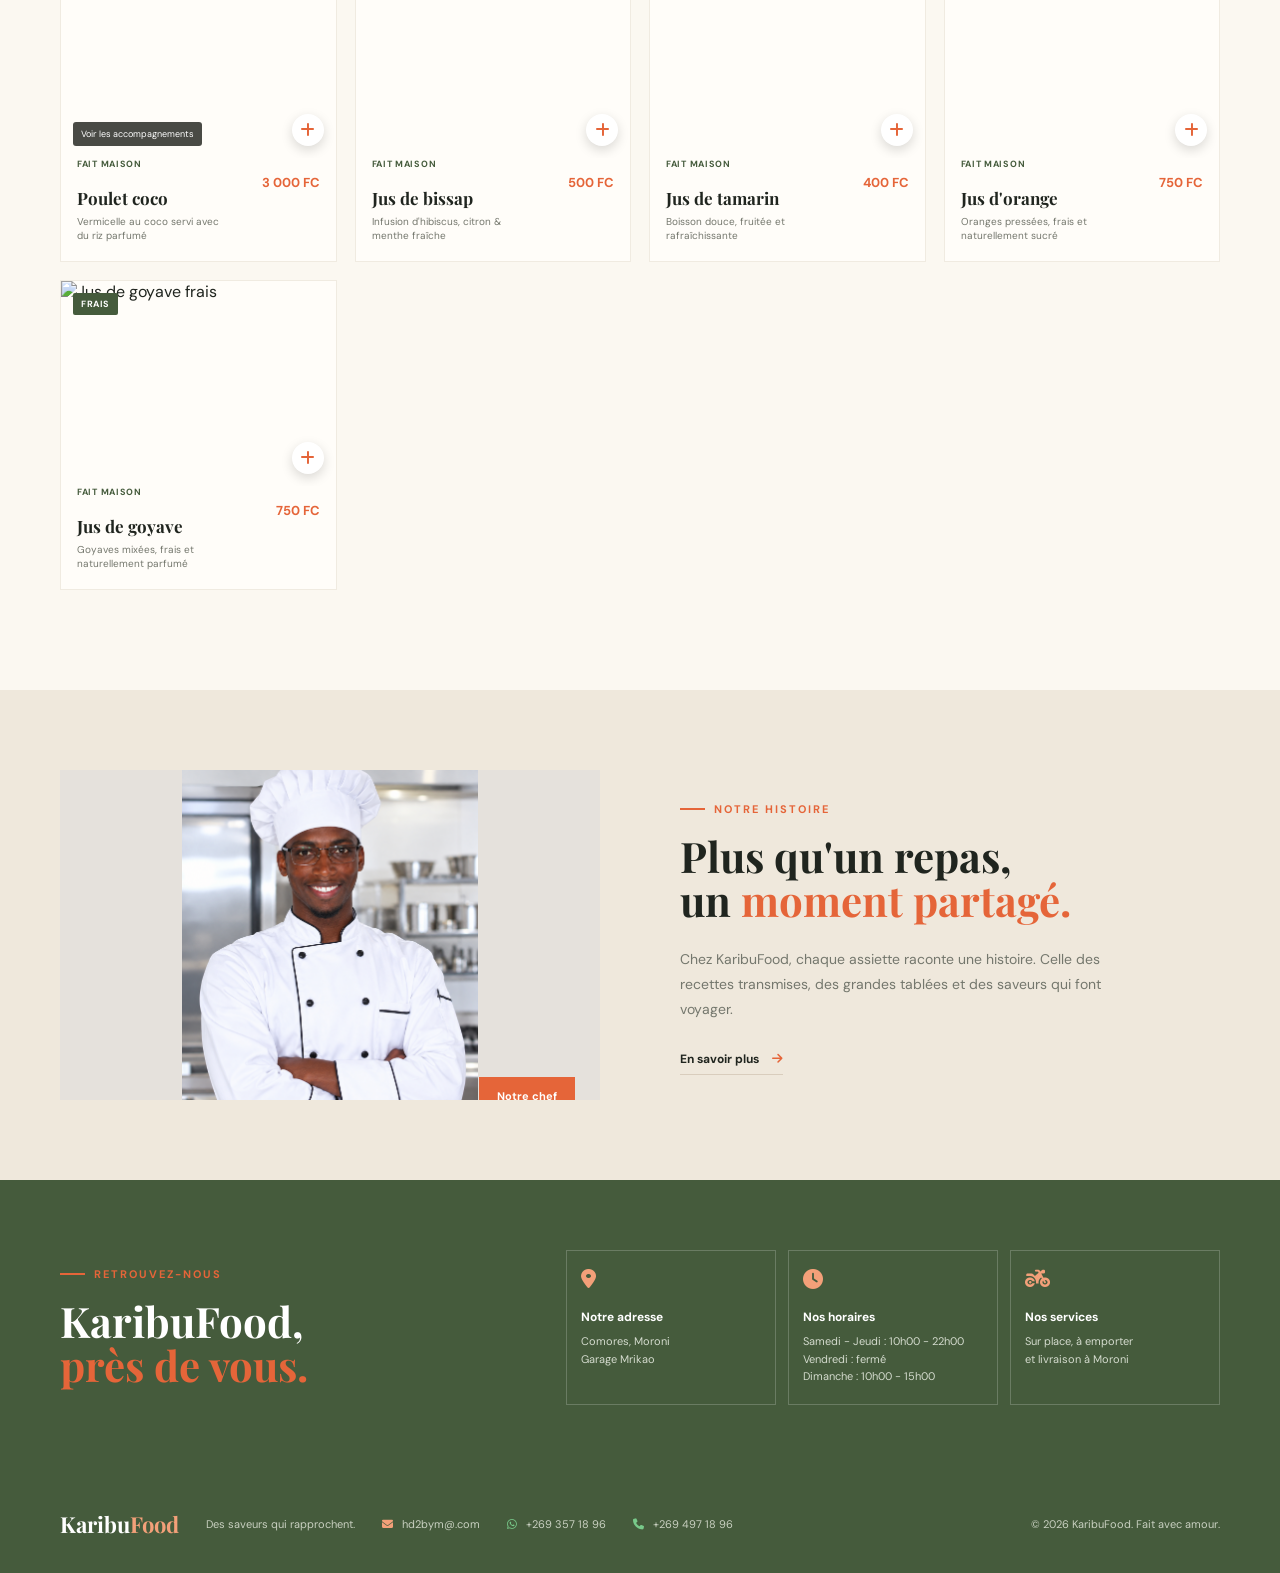
==== commit c8e7fd82: "Afficher le bouton de thème sur la page publiée" ====
--- a/index.html
+++ b/index.html
@@ -1,4 +1,4 @@
-﻿<!DOCTYPE html>
+﻿<!DOCTYPE html> 
 <html lang="fr">
 <head>
     <meta charset="UTF-8">
@@ -16,6 +16,7 @@
         <nav class="navbar container" aria-label="Navigation principale">
             <a class="brand" href="#accueil" aria-label="KaribuFood accueil"><img src="logo image/karibufood_logo_transparent.png" alt="KaribuFood"></a>
             <div class="nav-links"><a class="active" href="#accueil">Accueil</a><a href="#menu">Notre menu</a><a href="#histoire">Notre histoire</a></div>
+            <button class="theme-toggle" id="themeToggle" type="button" aria-label="Activer le mode sombre" aria-pressed="false"><i class="fa-solid fa-moon" aria-hidden="true"></i><span>Thème</span></button>
             <button class="cart-button" id="cartButton" type="button" aria-label="Ouvrir le panier"><i class="fa-solid fa-basket-shopping"></i><span>Mon panier</span><b id="cartCount">0</b></button>
             <button class="menu-toggle" id="menuToggle" type="button" aria-label="Ouvrir le menu"><i class="fa-solid fa-bars"></i></button>
         </nav>
--- a/karibufood.css
+++ b/karibufood.css
@@ -1,4 +1,5 @@
- :root{--ink:#20251f;--muted:#74776d;--cream:#fbf8f1;--paper:#fffdf9;--orange:#e56539;--green:#455b3c;--line:#e9e4da}
+ :root{--ink:#20251f;--muted:#74776d;--cream:#fbf8f1;--paper:#fffdf9;--orange:#e56539;--green:#455b3c;--line:#e9e4da;--soft:#faf7f2;--panel:#f4efe7}
+ body.dark-theme{--ink:#f4f0e8;--muted:#b7b8ae;--cream:#1d211c;--paper:#272c25;--line:#3b4338;--soft:#30372e;--panel:#343b32}
  *{box-sizing:border-box}
  html{scroll-behavior:smooth}
  body{margin:0;background:var(--cream);color:var(--ink);font-family:'DM Sans',sans-serif}
@@ -11,6 +12,9 @@
  .nav-links{display:flex;gap:36px;align-items:center;margin-left:auto;margin-right:44px}
  .nav-links a{font-size:14px;color:#75776e;transition:.2s}
  .nav-links a:hover,.nav-links a.active{color:var(--ink);font-weight:700}
+ .theme-toggle{border:1px solid var(--line);background:var(--paper);border-radius:5px;padding:10px 12px;display:flex;align-items:center;gap:8px;color:var(--ink);font-size:12px;transition:.2s}
+ .theme-toggle i{color:var(--orange);font-size:13px}
+ .theme-toggle:hover{border-color:var(--orange);transform:translateY(-1px)}
  .cart-button{border:1px solid var(--line);background:var(--paper);border-radius:5px;padding:11px 15px;display:flex;align-items:center;gap:9px;color:var(--ink);font-size:13px}
  .cart-button i{color:var(--orange)}
  .cart-button b{background:var(--orange);color:#fff;border-radius:50%;font-size:10px;min-width:19px;height:19px;display:grid;place-items:center}
@@ -156,10 +160,18 @@
  .dish-modal-empty{color:var(--muted);font-size:13px}
  .dish-modal-add{width:100%;justify-content:center}
  [hidden]{display:none!important}
- @media(max-width:800px){.container{width:min(100% - 32px,560px)}.navbar{height:72px}.brand img{width:108px;height:auto}.nav-links{display:none;position:absolute;z-index:5;left:16px;right:16px;top:65px;background:var(--paper);padding:20px;box-shadow:0 8px 22px #0001;flex-direction:column;align-items:flex-start;margin:0}.nav-links.open{display:flex}.menu-toggle{display:block;margin-left:12px}.cart-button{margin-left:auto;padding:9px 10px}.cart-button span{display:none}.hero{padding:52px 0 60px}.hero-grid{grid-template-columns:1fr;gap:35px}.hero h1{font-size:50px}.hero-visual{height:350px}.hero-shape{width:300px;height:300px;right:50%;transform:translateX(50%)}.hero-visual>img{width:285px;height:285px}.delivery-card{left:0;bottom:8px}.rating-card{right:0;top:25px}.menu-section{padding:55px 0 70px}.section-heading{align-items:start;gap:20px;flex-direction:column}.section-heading h2,.story h2{font-size:36px}.food-grid{grid-template-columns:repeat(2,1fr);gap:12px}.food-image{height:170px}.food-info{display:block}.food-info>strong{display:block;margin-top:10px}.story{padding:60px 0}.story-grid{grid-template-columns:1fr;gap:45px}.story-image img{height:280px}.footer-inner{display:block}.footer-inner p{margin:10px 0}.footer-inner small{display:block;margin:20px 0 0}}
+@media(max-width:800px){.container{width:min(100% - 32px,560px)}.navbar{height:72px}.brand img{width:108px;height:auto}.nav-links{display:none;position:absolute;z-index:5;left:16px;right:16px;top:65px;background:var(--paper);padding:20px;box-shadow:0 8px 22px #0001;flex-direction:column;align-items:flex-start;margin:0}.nav-links.open{display:flex}.menu-toggle{display:block;margin-left:12px}.theme-toggle{margin-left:auto;padding:9px 10px}.theme-toggle span{display:none}.cart-button{margin-left:10px;padding:9px 10px}.cart-button span{display:none}.hero{padding:52px 0 60px}.hero-grid{grid-template-columns:1fr;gap:35px}.hero h1{font-size:50px}.hero-visual{height:350px}.hero-shape{width:300px;height:300px;right:50%;transform:translateX(50%)}.hero-visual>img{width:285px;height:285px}.delivery-card{left:0;bottom:8px}.rating-card{right:0;top:25px}.menu-section{padding:55px 0 70px}.section-heading{align-items:start;gap:20px;flex-direction:column}.section-heading h2,.story h2{font-size:36px}.food-grid{grid-template-columns:repeat(2,1fr);gap:12px}.food-image{height:170px}.food-info{display:block}.food-info>strong{display:block;margin-top:10px}.story{padding:60px 0}.story-grid{grid-template-columns:1fr;gap:45px}.story-image img{height:280px}.footer-inner{display:block}.footer-inner p{margin:10px 0}.footer-inner small{display:block;margin:20px 0 0}}
 @media(max-width:430px){.food-grid{grid-template-columns:1fr 1fr}.food-image{height:135px}.food-info h3{font-size:15px}.hero-actions{align-items:flex-start;flex-direction:column;gap:18px}}
 .payment-modal{position:fixed;inset:0;z-index:20;background:rgba(28,31,24,.58);display:grid;place-items:center;padding:20px;opacity:0;pointer-events:none;transition:.25s}.payment-modal.open{opacity:1;pointer-events:auto}.payment-box{width:min(520px,100%);max-height:92vh;overflow:auto;background:var(--paper);padding:30px;border-radius:6px;box-shadow:0 20px 60px #0003;transform:translateY(15px);transition:.25s}.payment-modal.open .payment-box{transform:translateY(0)}.payment-head{display:flex;justify-content:space-between;align-items:start;border-bottom:1px solid var(--line);padding-bottom:20px}.payment-head h2{font-size:30px}.payment-head .eyebrow{margin-bottom:8px}.payment-head button{border:0;background:transparent;color:var(--muted);font-size:19px}.payment-total{display:flex;justify-content:space-between;align-items:center;background:#f4efe7;margin:20px 0;padding:15px 17px;border-radius:4px;font-size:13px}.payment-total strong{font-family:'Playfair Display';font-size:22px;color:var(--orange)}.payment-methods{display:grid;grid-template-columns:repeat(3,1fr);gap:8px;margin-bottom:20px}.payment-method{position:relative;border:1px solid var(--line);background:transparent;border-radius:4px;padding:12px 8px;text-align:left;color:var(--muted);display:flex;align-items:center;gap:8px}.payment-method>i:first-child{font-size:17px;color:var(--orange)}.payment-method span{font-size:10px;font-weight:700}.payment-method small{display:block;font-size:8px;font-weight:400;margin-top:3px}.payment-method>i:last-child{display:none;position:absolute;right:7px;top:7px;color:var(--green);font-size:10px}.payment-method.active{border-color:var(--orange);background:#fff8f4;color:var(--ink)}.payment-method.active>i:last-child{display:block}.payment-box label{display:block;color:var(--ink);font-size:11px;font-weight:700;margin-bottom:13px}.payment-box input{display:block;width:100%;border:1px solid var(--line);border-radius:3px;background:#fff;padding:12px;margin-top:7px;outline:0;font:inherit;font-size:12px;color:var(--ink)}.payment-box input:focus{border-color:var(--orange);box-shadow:0 0 0 3px #e5653918}.form-row{display:grid;grid-template-columns:1fr 1fr;gap:12px}.mobile-fields{display:none}.payment-submit{width:100%;justify-content:center;margin-top:5px}.secure-note{text-align:center;color:var(--muted);font-size:10px;margin:14px 0 0}.secure-note i{color:#759c68;margin-right:5px}.payment-success{display:none;text-align:center;padding:36px 15px 12px}.payment-success.visible{display:block}.payment-success>i{font-size:47px;color:#759c68}.payment-success h3{font-family:'Playfair Display';font-size:25px;margin:17px 0 8px}.payment-success p{font-size:12px;color:var(--muted);line-height:1.6;margin:0 auto 22px;max-width:300px}.payment-success .primary-button{margin:auto}
 @media(max-width:520px){.payment-box{padding:22px}.payment-methods{grid-template-columns:1fr}.payment-method{padding:10px 12px}.payment-method>i:last-child{right:12px}.payment-head h2{font-size:25px}}
 .mobile-fields:not([hidden]){display:block}
 @media(max-width:600px){.menu-collections{grid-template-columns:1fr}.collection-card{height:220px}.info-grid{grid-template-columns:1fr;gap:35px}.restaurant-info h2{font-size:36px}.info-options{grid-template-columns:1fr}.info-option{min-height:auto}.accompaniment-grid{grid-template-columns:1fr}}
 
+body.dark-theme .food-card,
+body.dark-theme .accompaniment-card,
+body.dark-theme .dish-choice{background:var(--soft);border-color:var(--line)}
+body.dark-theme .story{background:#282e27}
+body.dark-theme .story-image{background:#343a32}
+body.dark-theme .payment-total{background:var(--panel)}
+body.dark-theme .payment-method.active{background:var(--panel)}
+
